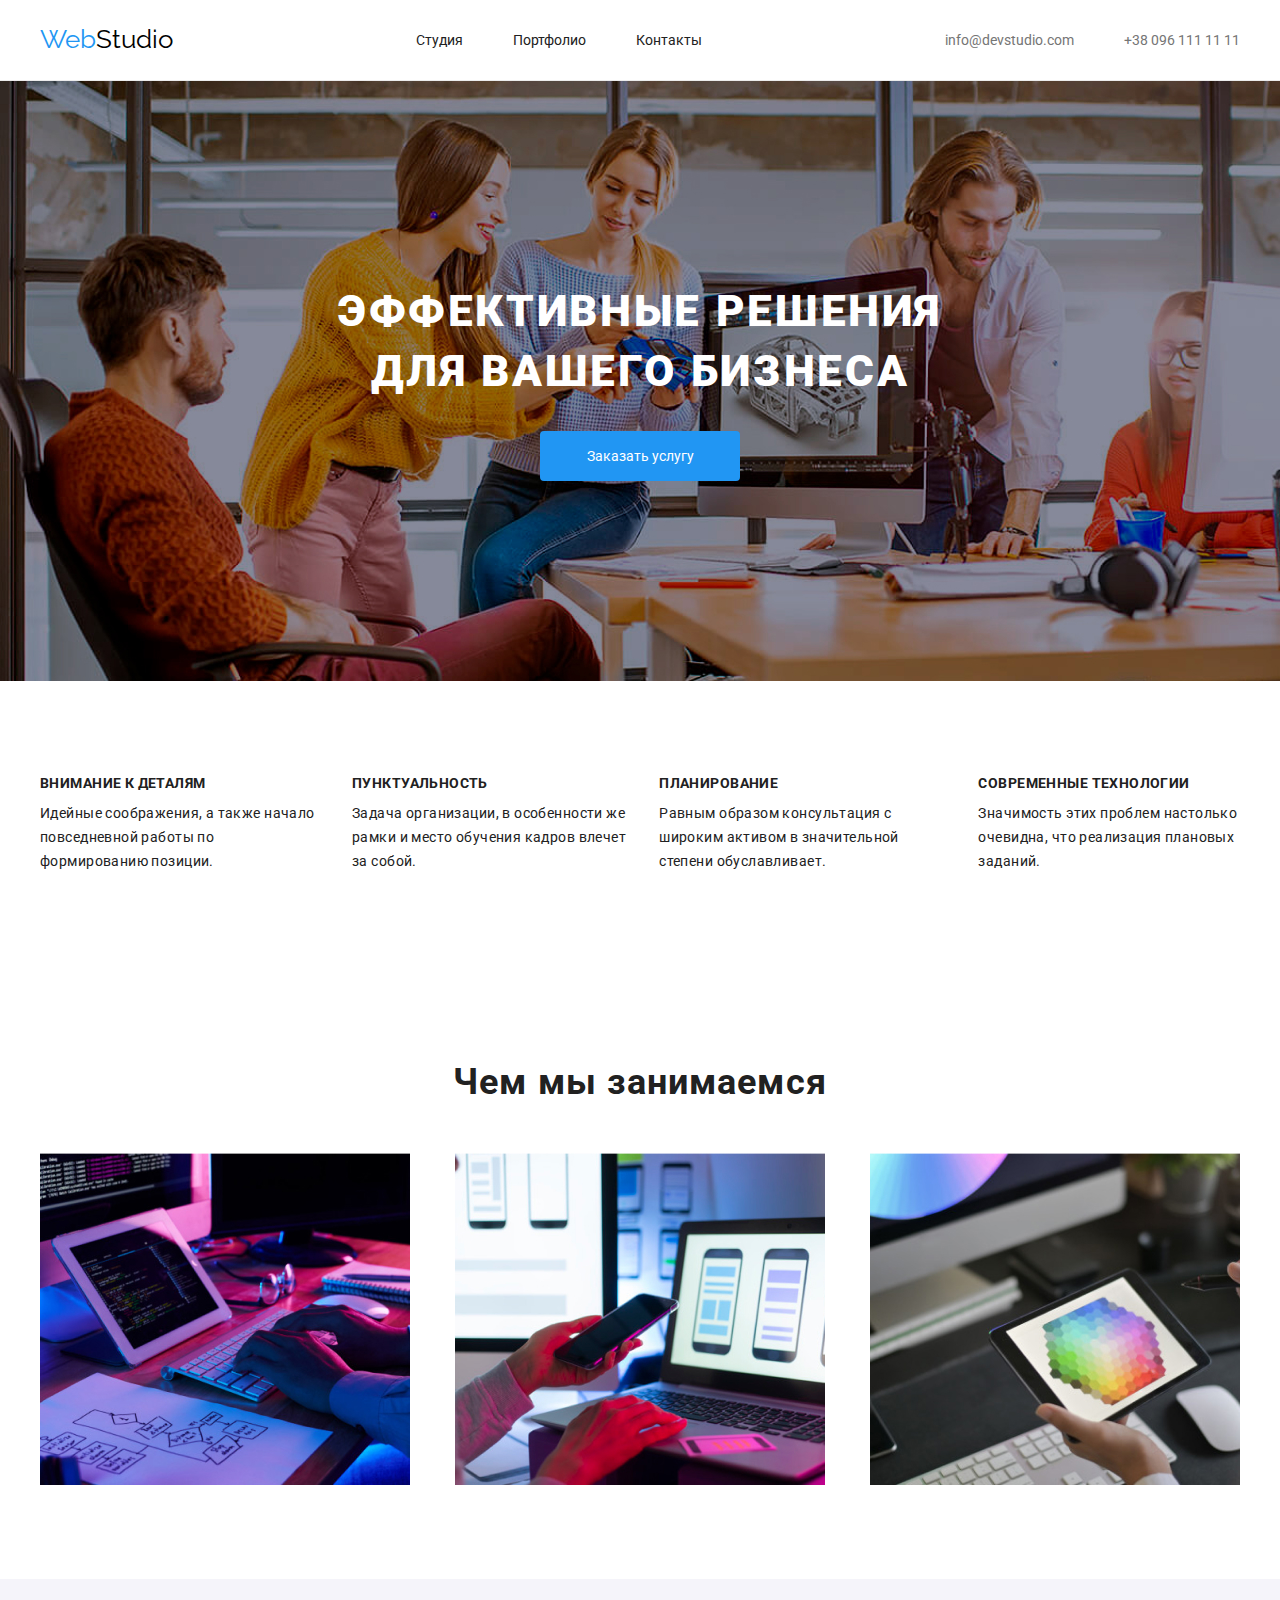
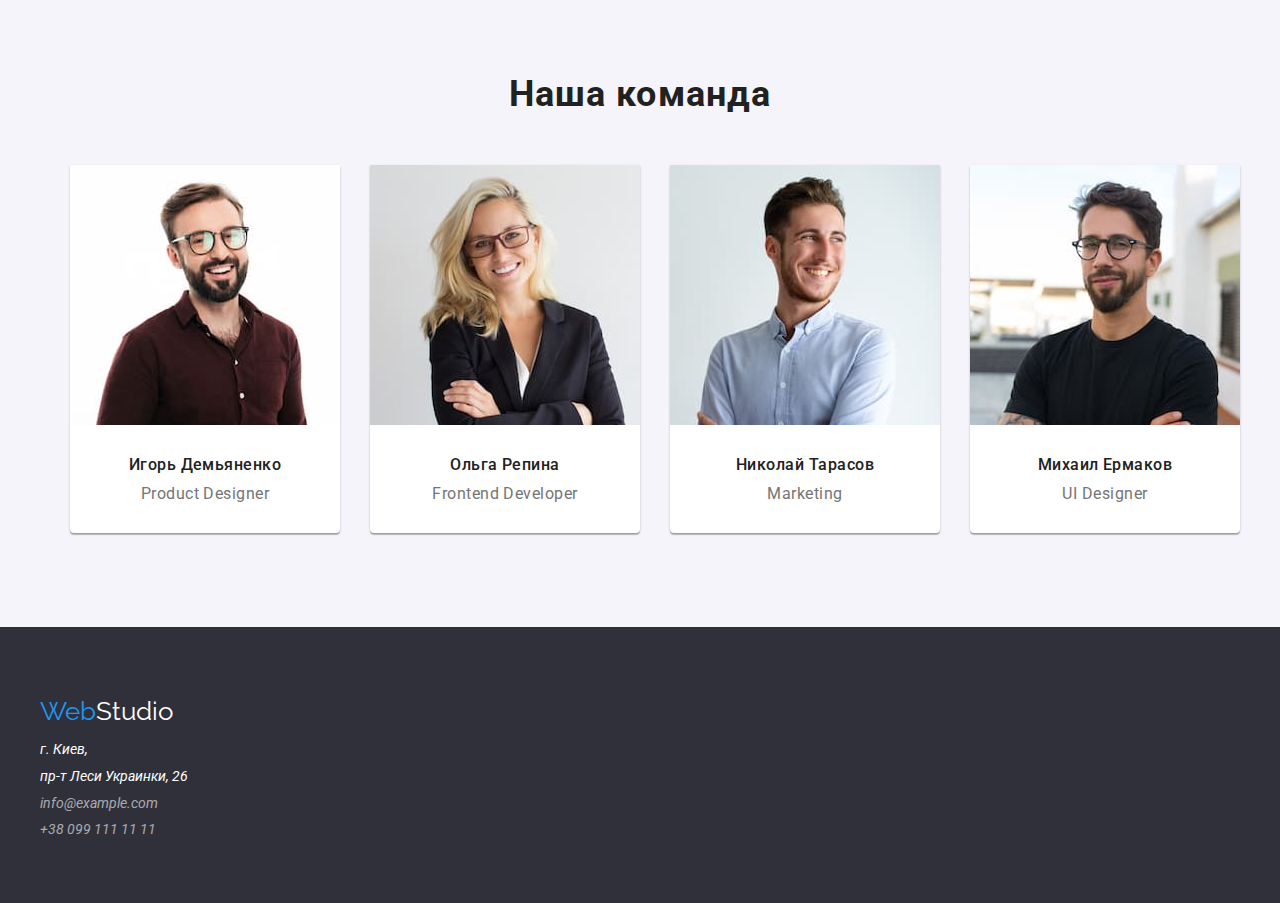
==== index.html @ 663fe457 "hw-4" ====
<!DOCTYPE html>
<html lang="ru">
    <head>
        <meta charset="UTF-8">
        <meta http-equiv="X-UA-Compatible" content="IE=edge">
        <meta name="viewport" content="width=device-width, initial-scale=1.0">
        <title>Web Studio</title>
        <link rel="stylesheet" href="https://cdnjs.cloudflare.com/ajax/libs/modern-normalize/1.0.0/modern-normalize.min.css"/>
        <link rel="preconnect" href="https://fonts.gstatic.com">
        <link href="https://fonts.googleapis.com/css2?family=Raleway:wght@700&family=Roboto:wght@400;500;700;900&display=swap" rel="stylesheet">
        <link rel="stylesheet" href="./css/style.css"/>
    </head>
    <body>
        <header class="header">
            <div class="container">
                <nav class="menu">
                    <a href="index.html" class="logo" lang="en"> <span>Web</span>Studio</a>
                    <ul class="nav-list">
                        <li class="nav-list-item"><a href="index.html">Студия</a></li>
                        <li class="nav-list-item"><a href="portfolio.html">Портфолио</a></li>
                        <li class="nav-list-item"><a href="">Контакты</a></li>
                    </ul>
                    <ul class="link">
                        <li class="nav-link-item"><a href="mailto:info@devstudio.com">info@devstudio.com</a></li>
                        <li class="nav-link-item"><a href="tel:+380961111111">+38 096 111 11 11</a></li>  
                    </ul>
                </nav>
            </div>     
        </header> 
        <main>
            <section class="section-hero">
                <div class="container-hero">
                    <h1 class="title-hero">Эффективные решения для вашего бизнеса</h1>
                    <button class="hero-button" type="button">Заказать услугу</button>       
                </div>
            </section>
            <section class="section">
                <div class="container">
                    <h2 hidden>Особенности</h2>
                    <ul class="specifics">
                        <li class="specifics-item">
                            <h3 class="specifics-title">Внимание к деталям</h3>
                            <p class="specifics-text">Идейные соображения, а также начало повседневной работы по формированию позиции.</p>
                        </li>
                        <li class="specifics-item">
                            <h3 class="specifics-title">Пунктуальность</h3>
                            <p class="specifics-text">Задача организации, в особенности же рамки и место обучения кадров влечет за собой.</p>
                        </li>
                        <li class="specifics-item">
                            <h3 class="specifics-title">Планирование</h3>
                            <p class="specifics-text">Равным образом консультация с широким активом в значительной степени обуславливает.</p>
                        </li>
                        <li class="specifics-item">
                            <h3 class="specifics-title">Современные технологии</h3>
                            <p class="specifics-text">Значимость этих проблем настолько очевидна, что реализация плановых заданий.</p>
                        </li>           
                    </ul>
                 </div>   
            </section>
            <section class="section"> 
                <div class="container">
                    <h2 class="business-title">Чем мы занимаемся</h2>
                    <ul class="business">
                        <li><img src="./images/img.jpg" alt="розработка сайта"></li>
                        <li><img src="./images/img(1).jpg" alt="мобильные приложения"></li>
                        <li><img src="./images/img(2).jpg" alt="дизай"></li>
                    </ul>
                </div>    
            </section>    
            <section class="team-section">
                <div class="container">
                    <h2 class="team-title">Наша команда</h2>
                    <ul class="team-list">
                        <li class="team-cards">
                            <img src="./images/img(3).jpg" alt="Игорь Демьяненко" width="270">
                            <h3 class="team-name">Игорь Демьяненко</h3>
                            <p class="profession" lang="en">Product Designer</p>
                        </li>
                        <li class="team-cards">
                            <img src="./images/img(4).jpg" alt="Ольга Репина" width="270">
                            <h3 class="team-name">Ольга Репина</h3>
                            <p class="profession" lang="en">Frontend Developer</p>
                        </li>
                        <li class="team-cards">
                            <img src="./images/img(5).jpg" alt="Николай Тарасов" width="270">
                            <h3 class="team-name">Николай Тарасов</h3>
                            <p class="profession" lang="en">Marketing</p>
                        </li>
                        <li class="team-cards">
                            <img src="./images/img(6).jpg" alt="Михаил Ермаков" width="270">
                            <h3 class="team-name">Михаил Ермаков</h3>
                            <p class="profession" lang="en">UI Designer</p>
                        </li>
                    </ul>
                </div>    
            </section>     
        </main> 
        <footer class="footer">
            <div class="container">
                <a href="index.html" class="logo" lang="en"><span>Web</span><span class="logo-white">Studio</span></a>
                <address>
                    <p class="address">г. Киев,<br> пр-т Леси Украинки, 26</p>
                    <ul class="link-address">
                        <li><a href="mail:info@example.com">info@example.com</a></li>
                        <li><a href="tel:+380991111111">+38 099 111 11 11</a></li>
                    </ul>
                </address> 
            </div>
        </footer>   
    </body>
</html>
---- css/style.css ----
:root {
  --main-font: "Roboto";
  --accent-font: "Raleway";
  --main-text-color: #212121;
  --text-color: #757575;
  --color-blue: #2196f3;
  --color-white: #ffffff;
  --gray-color: #2f303a;
}
*,
*::before,
*::after {
  box-sizing: border-box;
  margin: 0;
  padding: 0;
}
body {
  font-family: var(--main-font);
  color: var(--main-text-color);
  font-size: 14px;
  line-height: 1.9;
  font-style: normal;
}
ul {
  list-style: none;
}
a {
  color: inherit;
  text-decoration: none;
}
img {
  display: block;
  max-width: 100%;
  height: auto;
}
.container,
.container-hero {
  width: 1200px;
  margin: 0 auto;
}
.section,
.section-hero,
.team-section {
  padding: 94px 0;
}
button {
  border: none;

}
/* HEADER STYLES */
.header {
  border-bottom: rgba(236, 236, 236, 1) solid 1px;
}
.menu {
  display: flex;
  flex-direction: row;
  justify-content: space-between;
  align-items: center;
}
.link {
  color: var(--text-color);
}
.nav-list,
.link {
  display: flex;
  flex-direction: row;
  justify-content: space-between;
  align-items: center;
  height: 16px;
  margin: 32px 0px;
  margin-left: 93px;
}
.nav-list a:hover,
.nav-list a:focus,
.nav-list a:active,
.link a:hover,
.link a:focus,
.link a:active {
  color: var(--color-blue);
}
.nav-link-item:not(:last-child),
.nav-list-item:not(:last-child) {
  margin-right: 50px;
}
.logo {
  font-family: var(--accent-font);
  font-weight: 700px;
  font-size: 26px;
  line-height: 1,383;
  letter-spacing: 3%;
  color: #000;
}  
.logo span {
  color: var(--color-blue);
}
/* HEADER STYLES */
/* MAIN STYLE*/

/* HERO*/
.section-hero {
  background-image: url("/images/bgheroimg.jpg");
  background-color: #C4C4C4;
}
.container-hero {
  display: flex;
  flex-direction: column;
  justify-content: center;
  align-items: center;
  padding: 106px 0px;
}
.title-hero {
  font-family: var(--main-font);
  font-weight: 900;
  font-size: 44px;
  line-height: 60px;
  text-align: center;
  letter-spacing: 0.06em;
  text-transform: uppercase;
  color: var(--color-white);
  max-width: 700px;
  margin-bottom: 30px;
}
.hero-button {
  border-radius: 4px;
  cursor: pointer;
  background-color: var(--color-blue);
  color: var(--color-white);
  width: 200px;
  height: 50px;
}
.hero-button:hover,
.hero-button:focus,
.hero-button:active {
  background-color: #188CE8;
  color: var(--color-white);
}
/* HERO*/
/*FILTERS-BUTTON*/
.filters {
  display: flex;
  justify-content: center;
  margin-bottom: 50px;
}
.filter-button {
  padding: 6px 22px;
  background-color:#F5F4FA;
  border-radius: 4px;
  font-family: Roboto;
  font-style: normal;
  font-weight: 500;
  font-size: 16px;
  line-height: 26px;
  text-align: center;
  letter-spacing: 0.03em;
  color: #212121;
  margin-right: 8px;
  cursor: pointer;
}
.filter-button.active {
  background-color: var(--color-blue);
  color: var(--color-white);
}
/*FILTERS-BUTTON*/
.specifics,
.business {
  display: flex;
  justify-content: space-between;
}
.specifics-item:not(:last-child),
.business:not(:last-child) {
  margin-right: 30px;
}
.specifics-title {
  display: flex;
  justify-content: flex-start;
  font-weight: bold;
  font-size: 14px;
  line-height: 16px;
  letter-spacing: 0.03em;
  text-transform: uppercase;
  margin-bottom: 10px;
}
.specifics-text {
  font-family: var(--main-font);
  line-height: 24px;
  letter-spacing: 0.03em;
}
.business-title,
.team-title {
  font-weight: bold;
  font-size: 36px;
  line-height: 42px;
  text-align: center;
  letter-spacing: 0.03em;
  margin-bottom: 50px;
}
.team-cards {
  background: #FFFFFF;
  box-shadow: 0px 1px 3px rgba(0, 0, 0, 0.12), 0px 1px 1px rgba(0, 0, 0, 0.14), 0px 2px 1px rgba(0, 0, 0, 0.2);
  border-radius: 0px 0px 4px 4px;
}
.team-list {
  display: flex;
  justify-content: space-between;
  margin-left: 30px;
}
.team-name {
  font-weight: 500;
  font-size: 16px;
  line-height: 19px;
  text-align: center;
  letter-spacing: 0.03em;
  margin: 30px 0px 10px 0px;
}

.profession {
  font-weight: normal;
  font-size: 16px;
  line-height: 19px;
  text-align: center;
  letter-spacing: 0.03em;
  color: #757575;
  margin-bottom: 30px;
}
.team-section {
  background-color:  #F5F4FA;;
}
.card-portfolio-list {
  display: flex;
  justify-content: space-between;
  flex-wrap: wrap;
} 
.card-info {
  margin: 20px 24px;
} 
.card-portfolio {
  border: 1px #EEE solid;
  margin-bottom: 30px;
}
.card-portfolio-title {
  font-family: Roboto;
  font-size: 18px;
  line-height: 36px;
  letter-spacing: 0.06em;
  color: var(--main-text-color);
  margin-bottom: 4px;
}
.card-portfolio-text{
  font-size: 16px;
  line-height: 30px;
  letter-spacing: 0.03em;
  color: var(--text-color);

}
/* MAIN STYLE*/
/* FOOTER*/
.footer {
  background-color: var(--gray-color);
  padding: 60px 0px 60px 0px;
}
span.logo-white {
  color: var(--color-white);
}
.address {
  color: var(--color-white);
}
.link-address {
  color: rgba(255, 255, 255, 0.6);
}
/* FOOTER* /
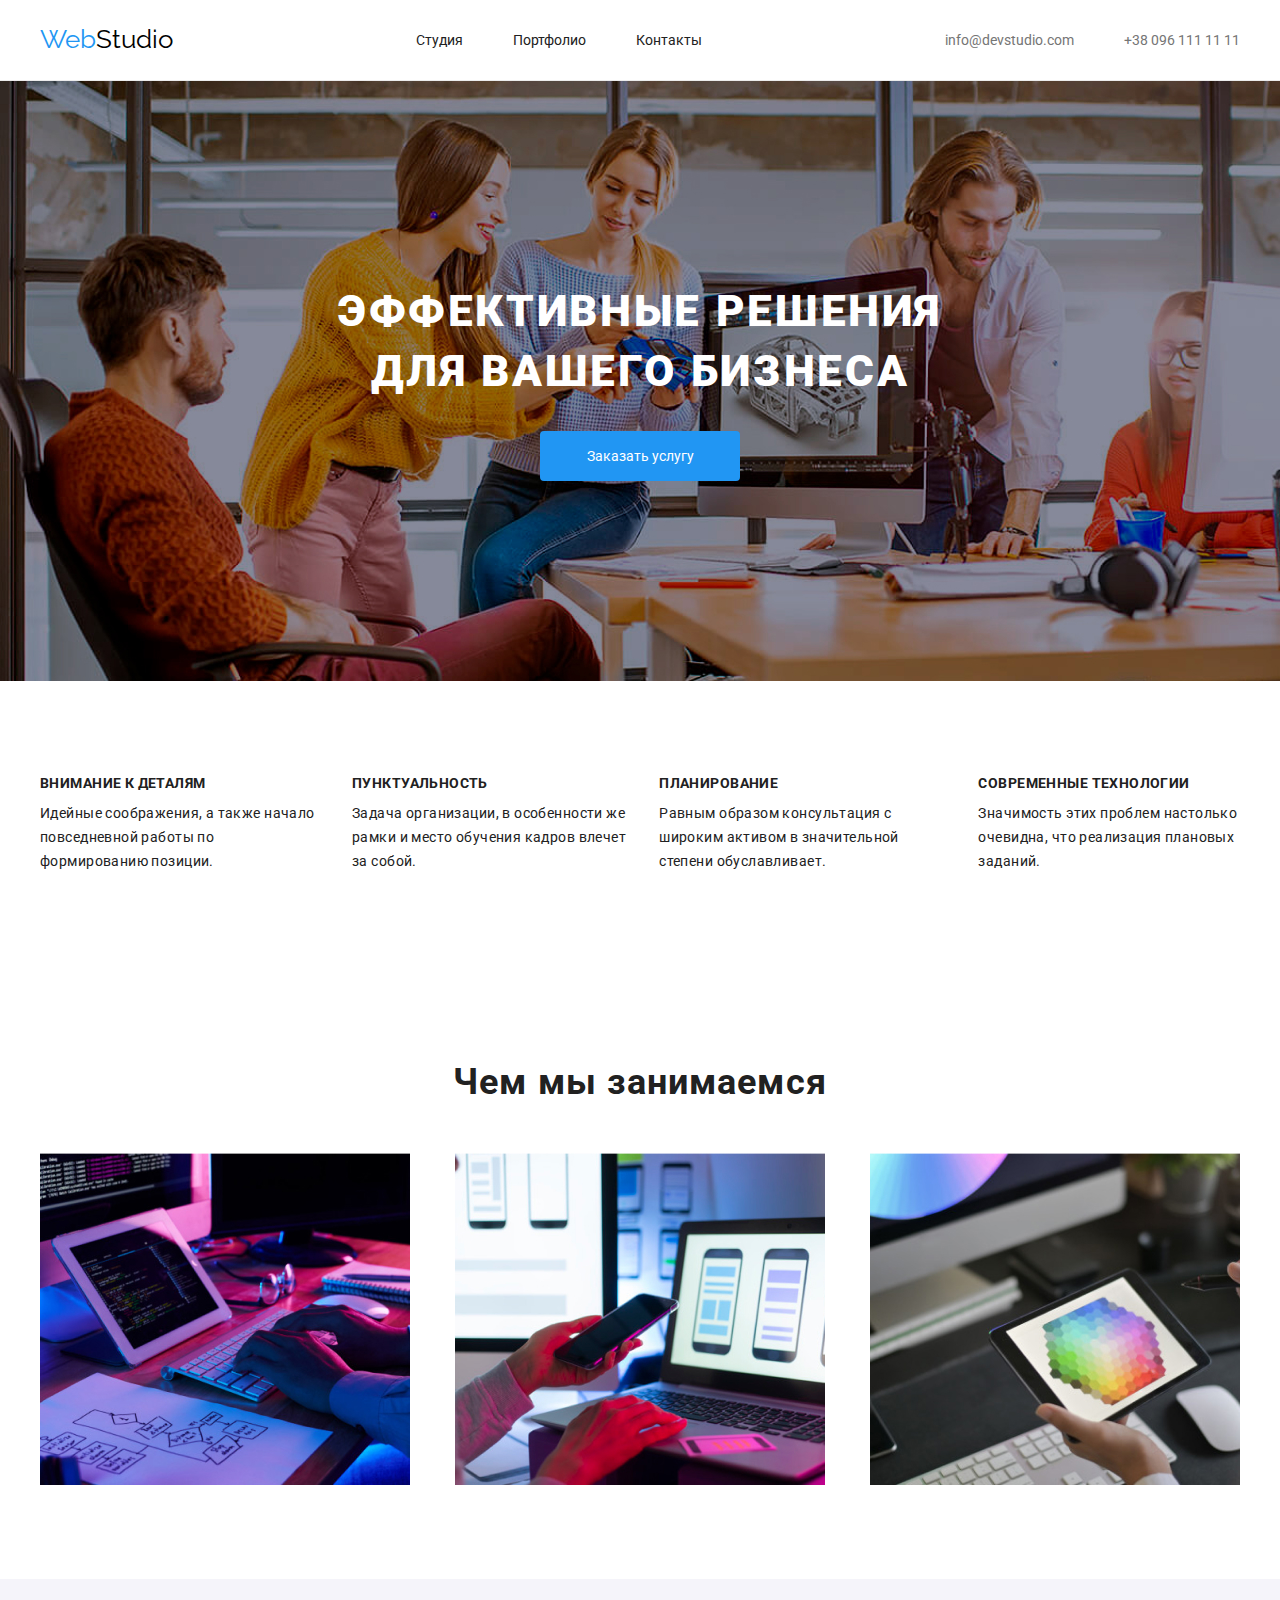
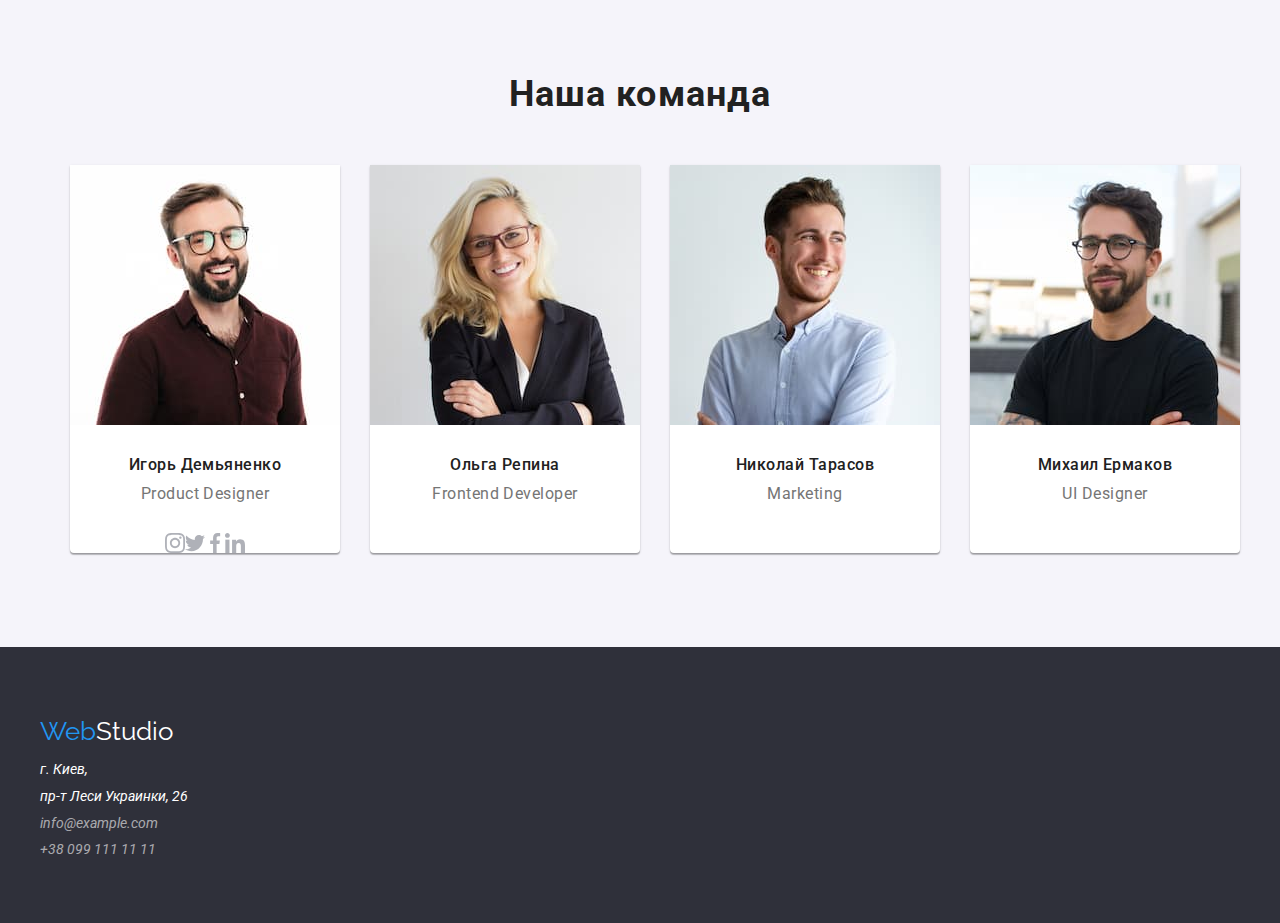
==== commit b0cd071b: "add icon" ====
--- a/index.html
+++ b/index.html
@@ -75,6 +75,12 @@
                             <img src="./images/img(3).jpg" alt="Игорь Демьяненко" width="270">
                             <h3 class="team-name">Игорь Демьяненко</h3>
                             <p class="profession" lang="en">Product Designer</p>
+                            <ul class="icon-list">
+                                <li><a href="#"><img src="./images/icons/socicons/instagram.svg" alt="instagram"></a></li>
+                                <li><a href="#"><img src="./images/icons/socicons/twitter.svg" alt="twitter"></a></li>
+                                <li><a href="#"><img src="./images/icons/socicons/facebook.svg" alt="facebook"></a></li>
+                                <li><a href="#"><img src="./images/icons/socicons/linkedin.svg" alt="linkedin"></a></li>
+                            </ul>
                         </li>
                         <li class="team-cards">
                             <img src="./images/img(4).jpg" alt="Ольга Репина" width="270">
--- a/css/style.css
+++ b/css/style.css
@@ -195,6 +195,7 @@
   letter-spacing: 0.03em;
   margin-bottom: 50px;
 }
+/*TEAM*/
 .team-cards {
   background: #FFFFFF;
   box-shadow: 0px 1px 3px rgba(0, 0, 0, 0.12), 0px 1px 1px rgba(0, 0, 0, 0.14), 0px 2px 1px rgba(0, 0, 0, 0.2);
@@ -213,7 +214,6 @@
   letter-spacing: 0.03em;
   margin: 30px 0px 10px 0px;
 }
-
 .profession {
   font-weight: normal;
   font-size: 16px;
@@ -251,7 +251,13 @@
   line-height: 30px;
   letter-spacing: 0.03em;
   color: var(--text-color);
-
+}
+.icon-list {
+  display: flex;
+  justify-content: center;
+}
+.icon-list:not(:last-child) {
+  margin-right: 10px;
 }
 /* MAIN STYLE*/
 /* FOOTER*/
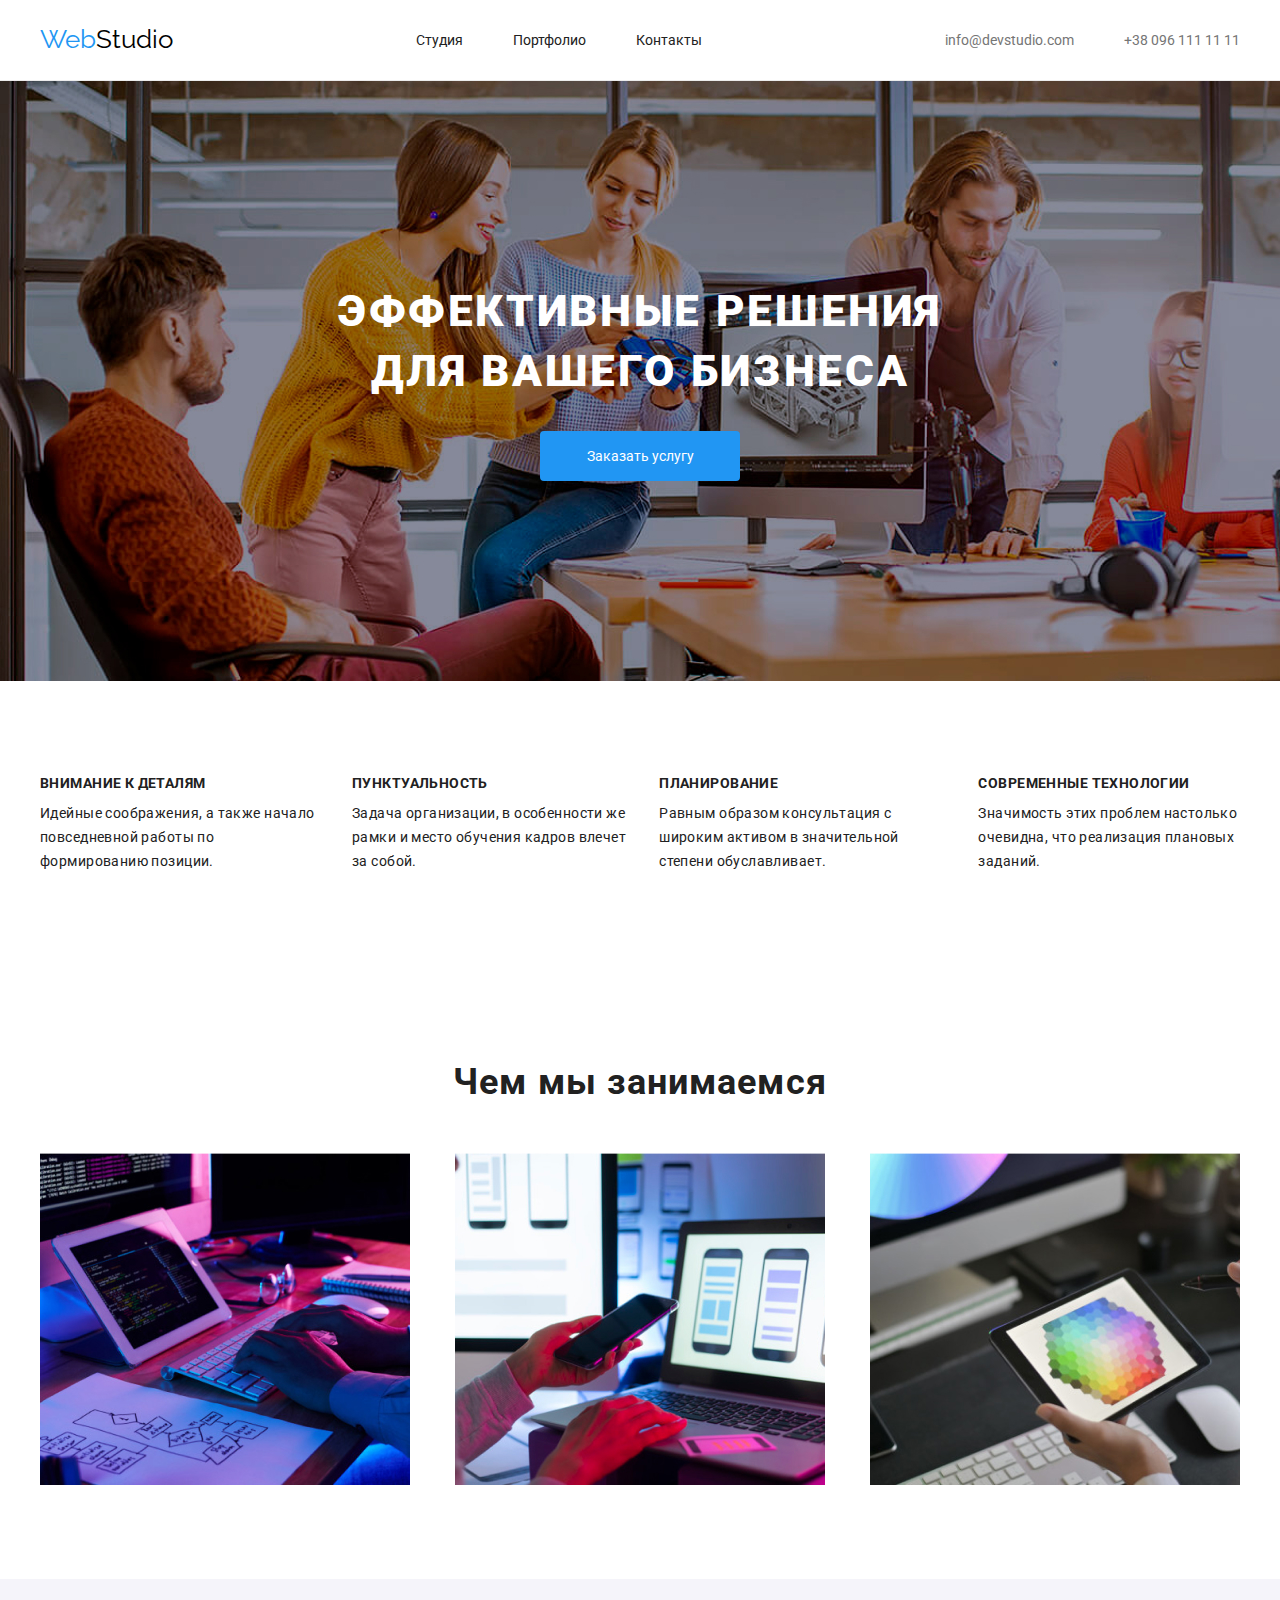
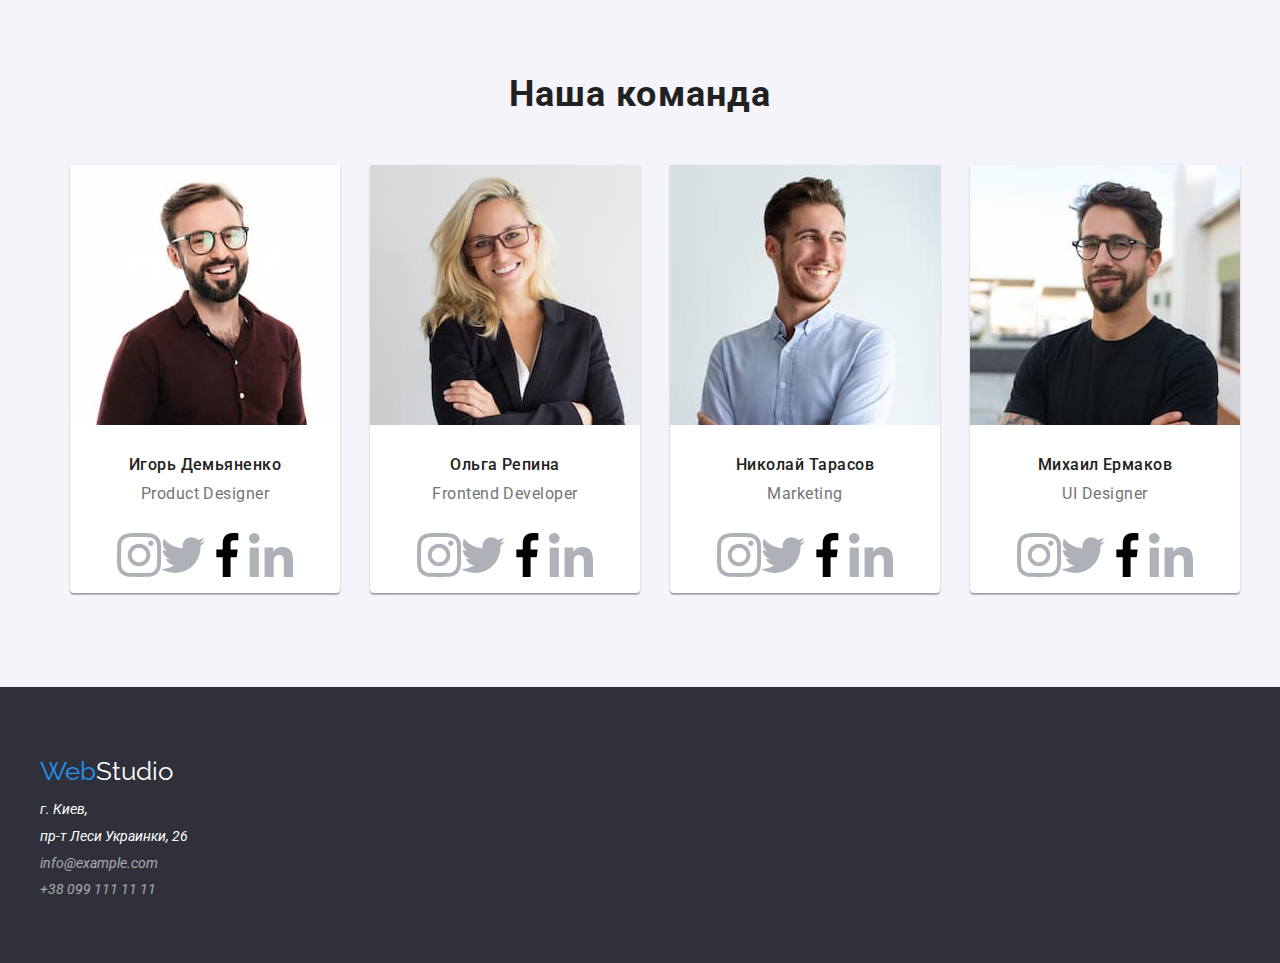
==== commit 1384abb6: "add sprite" ====
--- a/index.html
+++ b/index.html
@@ -10,6 +10,56 @@
         <link href="https://fonts.googleapis.com/css2?family=Raleway:wght@700&family=Roboto:wght@400;500;700;900&display=swap" rel="stylesheet">
         <link rel="stylesheet" href="./css/style.css"/>
     </head>
+    <template class="my-icons">
+        <svg class="icon">
+            <use href="./images/icons/sprite.svg#icon-antenna"></use>
+        </svg>
+        <svg class="icons">
+            <use href="./images/icons/sprite.svg#icon-astronaut"></use>
+        </svg>
+        <svg class="icons">
+            <use href="./images/icons/sprite.svg#icon-brand"></use>
+        </svg>
+        <svg class="icons">
+            <use href="./images/icons/sprite.svg#icon-clock"></use>
+        </svg>
+        <svg class="icons">
+            <use href="./images/icons/sprite.svg#icon-company"></use>
+        </svg>
+        <svg class="icons">
+            <use href="./images/icons/sprite.svg#icon-companytagline"></use>
+        </svg>
+        <svg class="icons">
+            <use href="./images/icons/sprite.svg#icon-companytaglinehere"></use>
+        </svg>
+        <svg class="icons">
+            <use href="./images/icons/sprite.svg#icon-diagram"></use>
+        </svg>
+        <svg class="icons">
+            <use href="./images/icons/sprite.svg#icon-envelope"></use>
+        </svg>
+        <svg class="icons">
+            <use href="./images/icons/sprite.svg#icon-facebook"></use>
+        </svg>
+        <svg class="icons">
+            <use href="./images/icons/sprite.svg#icon-fosterpeters"></use>
+        </svg>
+        <svg class="icons">
+            <use href="./images/icons/sprite.svg#icon-instagram"></use>
+        </svg>
+        <svg class="icons">
+            <use href="./images/icons/sprite.svg#icon-linkedin"></use>
+        </svg>
+        <svg class="icons">
+            <use href="./images/icons/sprite.svg#icon-smartphone"></use>
+        </svg>
+        <svg class="icons">
+            <use href="./images/icons/sprite.svg#icon-twitter"></use>
+        </svg>
+        <svg class="icons">
+            <use href="./images/icons/sprite.svg#icon-yaandco"></use>
+        </svg>
+    </template>
     <body>
         <header class="header">
             <div class="container">
@@ -76,26 +126,76 @@
                             <h3 class="team-name">Игорь Демьяненко</h3>
                             <p class="profession" lang="en">Product Designer</p>
                             <ul class="icon-list">
-                                <li><a href="#"><img src="./images/icons/socicons/instagram.svg" alt="instagram"></a></li>
-                                <li><a href="#"><img src="./images/icons/socicons/twitter.svg" alt="twitter"></a></li>
-                                <li><a href="#"><img src="./images/icons/socicons/facebook.svg" alt="facebook"></a></li>
-                                <li><a href="#"><img src="./images/icons/socicons/linkedin.svg" alt="linkedin"></a></li>
+                                <li><a href="#"> <svg class="icons">
+                                    <use href="./images/icons/sprite.svg#icon-instagram"></use>
+                                </svg></li>
+                                <li><a href="#"></a><svg class="icons">
+                                    <use href="./images/icons/sprite.svg#icon-twitter"></use>
+                                </svg></li>
+                                <li><a href="#"></a><svg class="icons">
+                                    <use href="./images/icons/sprite.svg#icon-facebook"></use>
+                                </svg></li>
+                                <li><a href="#"></a><svg class="icons">
+                                    <use href="./images/icons/sprite.svg#icon-linkedin"></use>
+                                </svg></li>
                             </ul>
                         </li>
                         <li class="team-cards">
                             <img src="./images/img(4).jpg" alt="Ольга Репина" width="270">
                             <h3 class="team-name">Ольга Репина</h3>
                             <p class="profession" lang="en">Frontend Developer</p>
+                            <ul class="icon-list">
+                                <li><a href="#"> <svg class="icons">
+                                    <use href="./images/icons/sprite.svg#icon-instagram"></use>
+                                </svg></li>
+                                <li><a href="#"></a><svg class="icons">
+                                    <use href="./images/icons/sprite.svg#icon-twitter"></use>
+                                </svg></li>
+                                <li><a href="#"></a><svg class="icons">
+                                    <use href="./images/icons/sprite.svg#icon-facebook"></use>
+                                </svg></li>
+                                <li><a href="#"></a><svg class="icons">
+                                    <use href="./images/icons/sprite.svg#icon-linkedin"></use>
+                                </svg></li>
+                            </ul>
                         </li>
                         <li class="team-cards">
                             <img src="./images/img(5).jpg" alt="Николай Тарасов" width="270">
                             <h3 class="team-name">Николай Тарасов</h3>
                             <p class="profession" lang="en">Marketing</p>
+                            <ul class="icon-list">
+                                <li><a href="#"> <svg class="icons">
+                                    <use href="./images/icons/sprite.svg#icon-instagram"></use>
+                                </svg></li>
+                                <li><a href="#"></a><svg class="icons">
+                                    <use href="./images/icons/sprite.svg#icon-twitter"></use>
+                                </svg></li>
+                                <li><a href="#"></a><svg class="icons">
+                                    <use href="./images/icons/sprite.svg#icon-facebook"></use>
+                                </svg></li>
+                                <li><a href="#"></a><svg class="icons">
+                                    <use href="./images/icons/sprite.svg#icon-linkedin"></use>
+                                </svg></li>
+                            </ul>
                         </li>
                         <li class="team-cards">
                             <img src="./images/img(6).jpg" alt="Михаил Ермаков" width="270">
                             <h3 class="team-name">Михаил Ермаков</h3>
                             <p class="profession" lang="en">UI Designer</p>
+                            <ul class="icon-list">
+                                <li><a href="#"> <svg class="icons">
+                                    <use href="./images/icons/sprite.svg#icon-instagram"></use>
+                                </svg></li>
+                                <li><a href="#"></a><svg class="icons">
+                                    <use href="./images/icons/sprite.svg#icon-twitter"></use>
+                                </svg></li>
+                                <li><a href="#"></a><svg class="icons">
+                                    <use href="./images/icons/sprite.svg#icon-facebook"></use>
+                                </svg></li>
+                                <li><a href="#"></a><svg class="icons">
+                                    <use href="./images/icons/sprite.svg#icon-linkedin"></use>
+                                </svg></li>
+                            </ul>
                         </li>
                     </ul>
                 </div>    
--- a/css/style.css
+++ b/css/style.css
@@ -200,6 +200,8 @@
   background: #FFFFFF;
   box-shadow: 0px 1px 3px rgba(0, 0, 0, 0.12), 0px 1px 1px rgba(0, 0, 0, 0.14), 0px 2px 1px rgba(0, 0, 0, 0.2);
   border-radius: 0px 0px 4px 4px;
+  width: 270px;
+  height: 428px;
 }
 .team-list {
   display: flex;
@@ -252,6 +254,10 @@
   letter-spacing: 0.03em;
   color: var(--text-color);
 }
+.icons {
+  width: 44px;
+  height: 44px;
+}
 .icon-list {
   display: flex;
   justify-content: center;
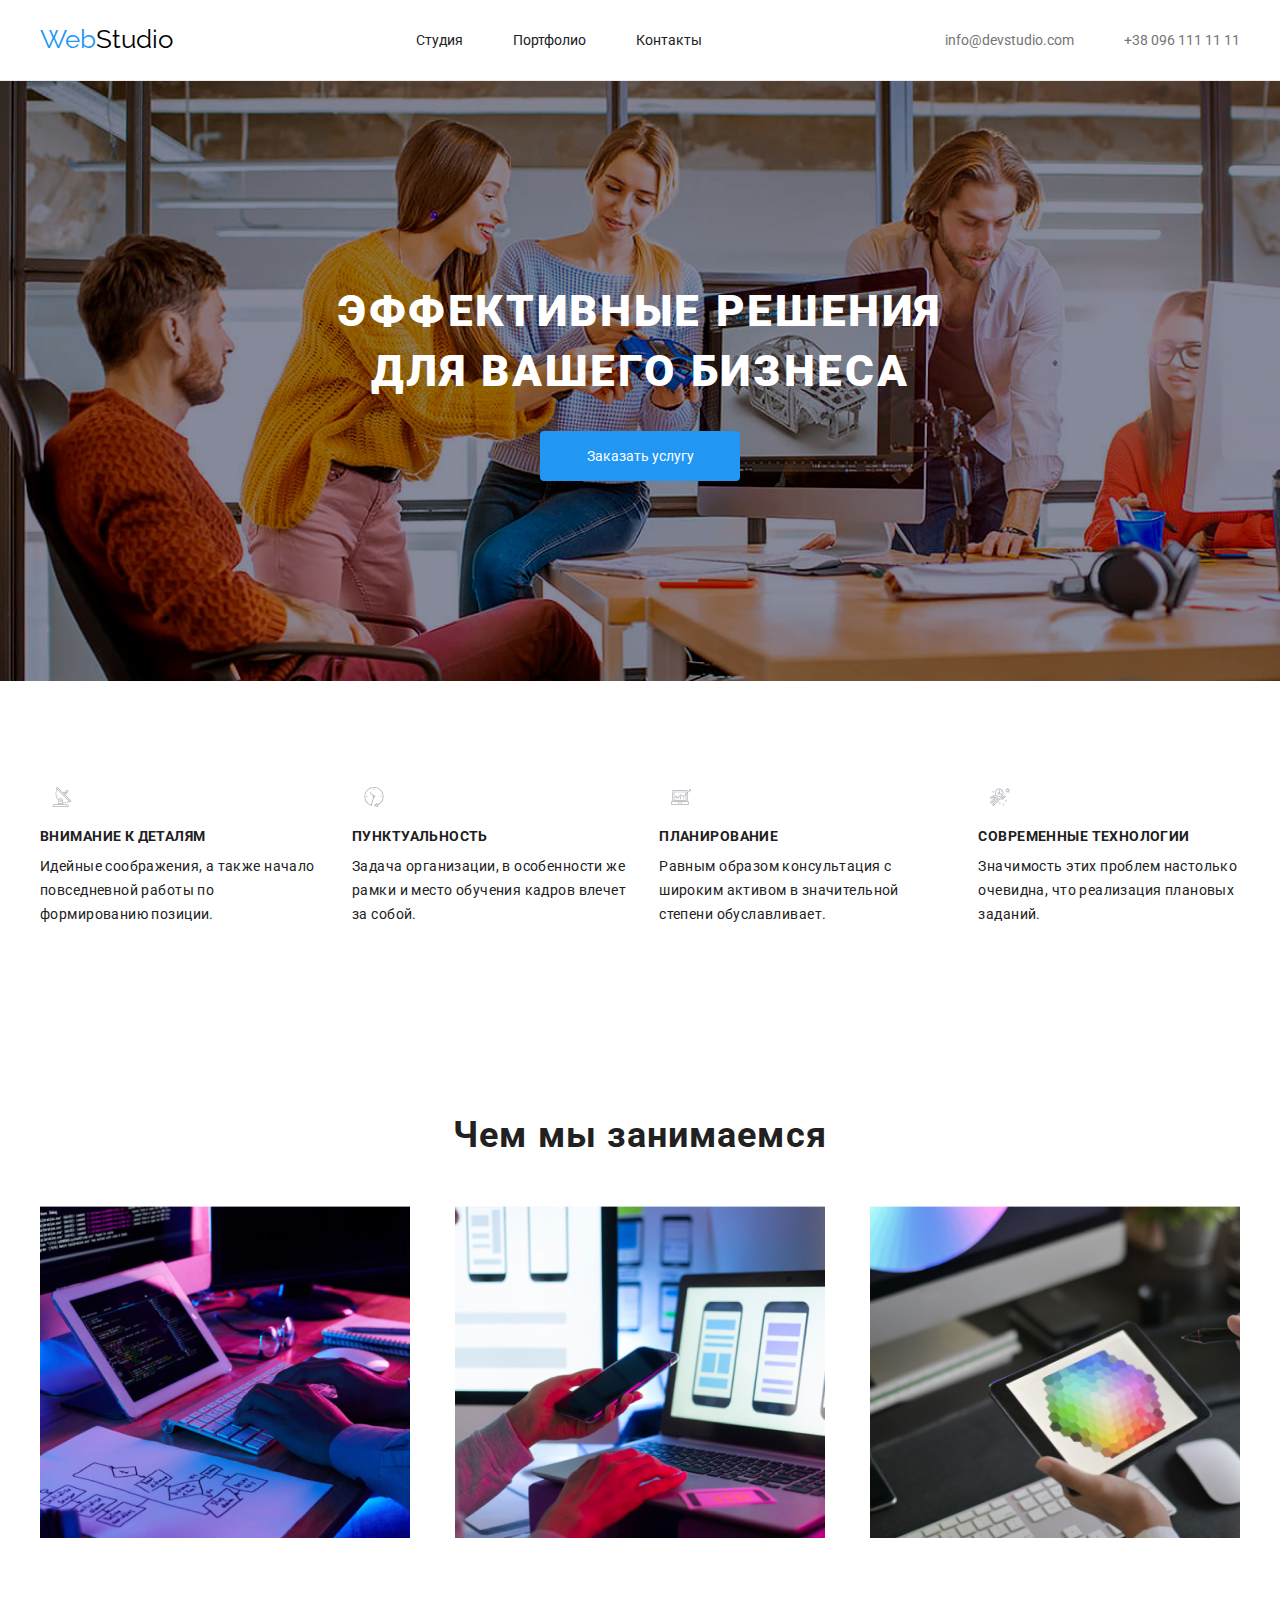
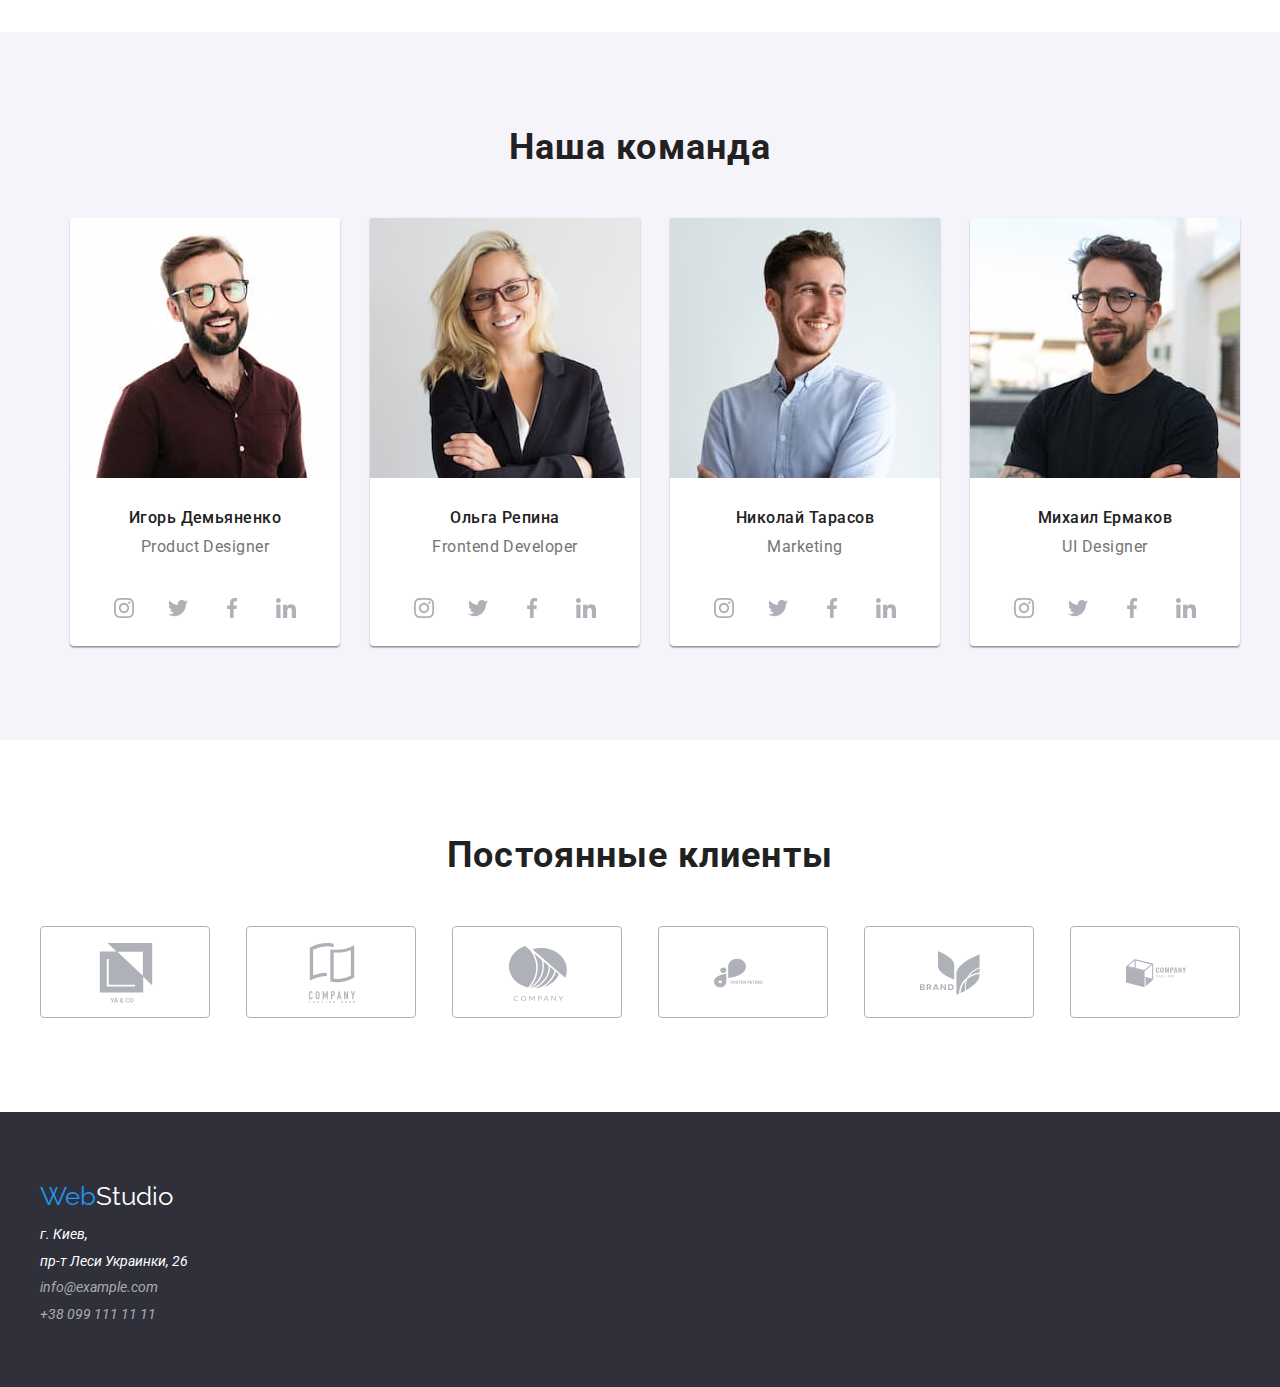
==== commit 1fa123c5: "sprite" ====
--- a/index.html
+++ b/index.html
@@ -12,52 +12,52 @@
     </head>
     <template class="my-icons">
         <svg class="icon">
+            <use href="./images/icons/sprite.svg#icon-smartphone"></use>
+        </svg>
+        <svg class="icon">
+            <use href="./images/icons/sprite.svg#icon-envelope"></use>
+        </svg>
+        <svg class="icon">
+            <use href="./images/icons/sprite.svg#icon-instagram"></use>
+        </svg>
+        <svg class="icon">
+            <use href="./images/icons/sprite.svg#icon-twitter"></use>
+        </svg>
+        <svg class="icon">
+            <use href="./images/icons/sprite.svg#icon-facebook"></use>
+        </svg>
+        <svg class="icon">
+            <use href="./images/icons/sprite.svg#icon-linkedin"></use>
+        </svg>
+        <svg class="icon">
             <use href="./images/icons/sprite.svg#icon-antenna"></use>
         </svg>
-        <svg class="icons">
+        <svg class="icon">
+            <use href="./images/icons/sprite.svg#icon-clock"></use>
+        </svg>
+        <svg class="icon">
+            <use href="./images/icons/sprite.svg#icon-diagram"></use>
+        </svg>
+        <svg class="icon">
             <use href="./images/icons/sprite.svg#icon-astronaut"></use>
         </svg>
-        <svg class="icons">
-            <use href="./images/icons/sprite.svg#icon-brand"></use>
-        </svg>
-        <svg class="icons">
-            <use href="./images/icons/sprite.svg#icon-clock"></use>
-        </svg>
-        <svg class="icons">
-            <use href="./images/icons/sprite.svg#icon-company"></use>
-        </svg>
-        <svg class="icons">
-            <use href="./images/icons/sprite.svg#icon-companytagline"></use>
-        </svg>
-        <svg class="icons">
-            <use href="./images/icons/sprite.svg#icon-companytaglinehere"></use>
-        </svg>
-        <svg class="icons">
-            <use href="./images/icons/sprite.svg#icon-diagram"></use>
-        </svg>
-        <svg class="icons">
-            <use href="./images/icons/sprite.svg#icon-envelope"></use>
-        </svg>
-        <svg class="icons">
-            <use href="./images/icons/sprite.svg#icon-facebook"></use>
-        </svg>
-        <svg class="icons">
-            <use href="./images/icons/sprite.svg#icon-fosterpeters"></use>
-        </svg>
-        <svg class="icons">
-            <use href="./images/icons/sprite.svg#icon-instagram"></use>
-        </svg>
-        <svg class="icons">
-            <use href="./images/icons/sprite.svg#icon-linkedin"></use>
-        </svg>
-        <svg class="icons">
-            <use href="./images/icons/sprite.svg#icon-smartphone"></use>
-        </svg>
-        <svg class="icons">
-            <use href="./images/icons/sprite.svg#icon-twitter"></use>
-        </svg>
-        <svg class="icons">
-            <use href="./images/icons/sprite.svg#icon-yaandco"></use>
+        <svg class="icon">
+            <use href="./images/icons/sprite.svg#icon-client1"></use>
+        </svg>
+        <svg class="icon">
+            <use href="./images/icons/sprite.svg#icon-client2"></use>
+        </svg>
+        <svg class="icon">
+            <use href="./images/icons/sprite.svg#icon-client3"></use>
+        </svg>
+        <svg class="icon">
+            <use href="./images/icons/sprite.svg#icon-client4"></use>
+        </svg>
+        <svg class="icon">
+            <use href="./images/icons/sprite.svg#icon-client5"></use>
+        </svg>
+        <svg class="icon">
+            <use href="./images/icons/sprite.svg#icon-client6"></use>
         </svg>
     </template>
     <body>
@@ -89,18 +89,30 @@
                     <h2 hidden>Особенности</h2>
                     <ul class="specifics">
                         <li class="specifics-item">
+                            <svg class="icon">
+                                <use href="./images/icons/sprite.svg#icon-antenna"></use>
+                            </svg>
                             <h3 class="specifics-title">Внимание к деталям</h3>
                             <p class="specifics-text">Идейные соображения, а также начало повседневной работы по формированию позиции.</p>
                         </li>
                         <li class="specifics-item">
+                            <svg class="icon">
+                                <use href="./images/icons/sprite.svg#icon-clock"></use>
+                            </svg>
                             <h3 class="specifics-title">Пунктуальность</h3>
                             <p class="specifics-text">Задача организации, в особенности же рамки и место обучения кадров влечет за собой.</p>
                         </li>
                         <li class="specifics-item">
+                            <svg class="icon">
+                                <use href="./images/icons/sprite.svg#icon-diagram"></use>
+                            </svg>
                             <h3 class="specifics-title">Планирование</h3>
                             <p class="specifics-text">Равным образом консультация с широким активом в значительной степени обуславливает.</p>
                         </li>
                         <li class="specifics-item">
+                            <svg class="icon">
+                                <use href="./images/icons/sprite.svg#icon-astronaut"></use>
+                            </svg>
                             <h3 class="specifics-title">Современные технологии</h3>
                             <p class="specifics-text">Значимость этих проблем настолько очевидна, что реализация плановых заданий.</p>
                         </li>           
@@ -126,16 +138,16 @@
                             <h3 class="team-name">Игорь Демьяненко</h3>
                             <p class="profession" lang="en">Product Designer</p>
                             <ul class="icon-list">
-                                <li><a href="#"> <svg class="icons">
-                                    <use href="./images/icons/sprite.svg#icon-instagram"></use>
-                                </svg></li>
-                                <li><a href="#"></a><svg class="icons">
-                                    <use href="./images/icons/sprite.svg#icon-twitter"></use>
-                                </svg></li>
-                                <li><a href="#"></a><svg class="icons">
-                                    <use href="./images/icons/sprite.svg#icon-facebook"></use>
-                                </svg></li>
-                                <li><a href="#"></a><svg class="icons">
+                                <li class="icon-list-item"><a href="#"><svg class="icon">
+                                    <use href="./images/icons/sprite.svg#icon-instagram"></use>
+                                </svg></li>
+                                <li class="icon-list-item"><a href="#"></a><svg class="icon">
+                                    <use href="./images/icons/sprite.svg#icon-twitter"></use>
+                                </svg></li>
+                                <li class="icon-list-item"><a href="#"></a><svg class="icon">
+                                    <use href="./images/icons/sprite.svg#icon-facebook"></use>
+                                </svg></li>
+                                <li class="icon-list-item"><a href="#"></a><svg class="icon">
                                     <use href="./images/icons/sprite.svg#icon-linkedin"></use>
                                 </svg></li>
                             </ul>
@@ -145,16 +157,16 @@
                             <h3 class="team-name">Ольга Репина</h3>
                             <p class="profession" lang="en">Frontend Developer</p>
                             <ul class="icon-list">
-                                <li><a href="#"> <svg class="icons">
-                                    <use href="./images/icons/sprite.svg#icon-instagram"></use>
-                                </svg></li>
-                                <li><a href="#"></a><svg class="icons">
-                                    <use href="./images/icons/sprite.svg#icon-twitter"></use>
-                                </svg></li>
-                                <li><a href="#"></a><svg class="icons">
-                                    <use href="./images/icons/sprite.svg#icon-facebook"></use>
-                                </svg></li>
-                                <li><a href="#"></a><svg class="icons">
+                                <li class="icon-list-item"><a href="#"><svg class="icon">
+                                    <use href="./images/icons/sprite.svg#icon-instagram"></use>
+                                </svg></li>
+                                <li class="icon-list-item"><a href="#"></a><svg class="icon">
+                                    <use href="./images/icons/sprite.svg#icon-twitter"></use>
+                                </svg></li>
+                                <li class="icon-list-item"><a href="#"></a><svg class="icon">
+                                    <use href="./images/icons/sprite.svg#icon-facebook"></use>
+                                </svg></li>
+                                <li class="icon-list-item"><a href="#"></a><svg class="icon">
                                     <use href="./images/icons/sprite.svg#icon-linkedin"></use>
                                 </svg></li>
                             </ul>
@@ -164,16 +176,16 @@
                             <h3 class="team-name">Николай Тарасов</h3>
                             <p class="profession" lang="en">Marketing</p>
                             <ul class="icon-list">
-                                <li><a href="#"> <svg class="icons">
-                                    <use href="./images/icons/sprite.svg#icon-instagram"></use>
-                                </svg></li>
-                                <li><a href="#"></a><svg class="icons">
-                                    <use href="./images/icons/sprite.svg#icon-twitter"></use>
-                                </svg></li>
-                                <li><a href="#"></a><svg class="icons">
-                                    <use href="./images/icons/sprite.svg#icon-facebook"></use>
-                                </svg></li>
-                                <li><a href="#"></a><svg class="icons">
+                                <li class="icon-list-item"><a href="#"><svg class="icon">
+                                    <use href="./images/icons/sprite.svg#icon-instagram"></use>
+                                </svg></li>
+                                <li class="icon-list-item"><a href="#"></a><svg class="icon">
+                                    <use href="./images/icons/sprite.svg#icon-twitter"></use>
+                                </svg></li>
+                                <li class="icon-list-item"><a href="#"></a><svg class="icon">
+                                    <use href="./images/icons/sprite.svg#icon-facebook"></use>
+                                </svg></li>
+                                <li class="icon-list-item"><a href="#"></a><svg class="icon">
                                     <use href="./images/icons/sprite.svg#icon-linkedin"></use>
                                 </svg></li>
                             </ul>
@@ -183,22 +195,59 @@
                             <h3 class="team-name">Михаил Ермаков</h3>
                             <p class="profession" lang="en">UI Designer</p>
                             <ul class="icon-list">
-                                <li><a href="#"> <svg class="icons">
-                                    <use href="./images/icons/sprite.svg#icon-instagram"></use>
-                                </svg></li>
-                                <li><a href="#"></a><svg class="icons">
-                                    <use href="./images/icons/sprite.svg#icon-twitter"></use>
-                                </svg></li>
-                                <li><a href="#"></a><svg class="icons">
-                                    <use href="./images/icons/sprite.svg#icon-facebook"></use>
-                                </svg></li>
-                                <li><a href="#"></a><svg class="icons">
+                                <li class="icon-list-item"><a href="#"><svg class="icon">
+                                    <use href="./images/icons/sprite.svg#icon-instagram"></use>
+                                </svg></li>
+                                <li class="icon-list-item"><a href="#"></a><svg class="icon">
+                                    <use href="./images/icons/sprite.svg#icon-twitter"></use>
+                                </svg></li>
+                                <li class="icon-list-item"><a href="#"></a><svg class="icon">
+                                    <use href="./images/icons/sprite.svg#icon-facebook"></use>
+                                </svg></li>
+                                <li class="icon-list-item"><a href="#"></a><svg class="icon">
                                     <use href="./images/icons/sprite.svg#icon-linkedin"></use>
                                 </svg></li>
                             </ul>
                         </li>
                     </ul>
                 </div>    
+            </section>
+            <section class="section">
+                <div class="container">
+                    <h2 class="client-title">Постоянные клиенты</h2>
+                    <ul class="client-list">
+                        <li class="client-list-item">
+                            <svg class="client-icon">
+                                <use href="./images/icons/sprite.svg#icon-client1"></use>
+                            </svg>
+                        </li>
+                        <li class="client-list-item">
+                            <svg class="client-icon">
+                                <use href="./images/icons/sprite.svg#icon-client2"></use>
+                            </svg>
+                        </li>   
+                        <li class="client-list-item">
+                            <svg class="client-icon">
+                                <use href="./images/icons/sprite.svg#icon-client3"></use>
+                            </svg>
+                        </li>
+                        <li class="client-list-item">
+                            <svg class="client-icon">
+                                <use href="./images/icons/sprite.svg#icon-client4"></use>
+                            </svg>
+                        </li>
+                        <li class="client-list-item">
+                            <svg class="client-icon">
+                                <use href="./images/icons/sprite.svg#icon-client5"></use>
+                            </svg>                           
+                        </li>
+                        <li class="client-list-item">
+                            <svg class="client-icon">
+                                <use href="./images/icons/sprite.svg#icon-client6"></use>
+                            </svg>
+                        </li>
+                    </ul>
+                </div>
             </section>     
         </main> 
         <footer class="footer">
--- a/css/style.css
+++ b/css/style.css
@@ -96,7 +96,6 @@
 }
 /* HEADER STYLES */
 /* MAIN STYLE*/
-
 /* HERO*/
 .section-hero {
   background-image: url("/images/bgheroimg.jpg");
@@ -187,7 +186,8 @@
   letter-spacing: 0.03em;
 }
 .business-title,
-.team-title {
+.team-title,
+.client-title {
   font-weight: bold;
   font-size: 36px;
   line-height: 42px;
@@ -254,16 +254,47 @@
   letter-spacing: 0.03em;
   color: var(--text-color);
 }
-.icons {
+.icon {
+  fill: #AFB1B8;
+  width: 20px;
+  height: 20px;
+  margin: 12px 12px;
+}
+.icon:hover {
+  fill: var(--color-blue)
+}
+.icon-list {
+  display: flex;
+  justify-content: center;
+}
+.icon-list-item {
+  display: flex;
+  justify-content: center;
   width: 44px;
   height: 44px;
 }
-.icon-list {
-  display: flex;
-  justify-content: center;
-}
-.icon-list:not(:last-child) {
+.icon-list-item:not(:last-child) {
   margin-right: 10px;
+}
+.client-list {
+  display: flex;
+  justify-content: space-between;
+}
+.client-icon {
+  fill: #AFB1B8;
+  width: 106px;
+  height: 60px;
+  margin: 16px 32px;
+}
+.client-list-item:hover {
+  fill: var(--color-blue);
+}
+.client-list-item {
+  width: 170px;
+  height: 92px;
+  border: 1px solid #AFB1B8;
+  box-sizing: border-box;
+  border-radius: 4px;
 }
 /* MAIN STYLE*/
 /* FOOTER*/
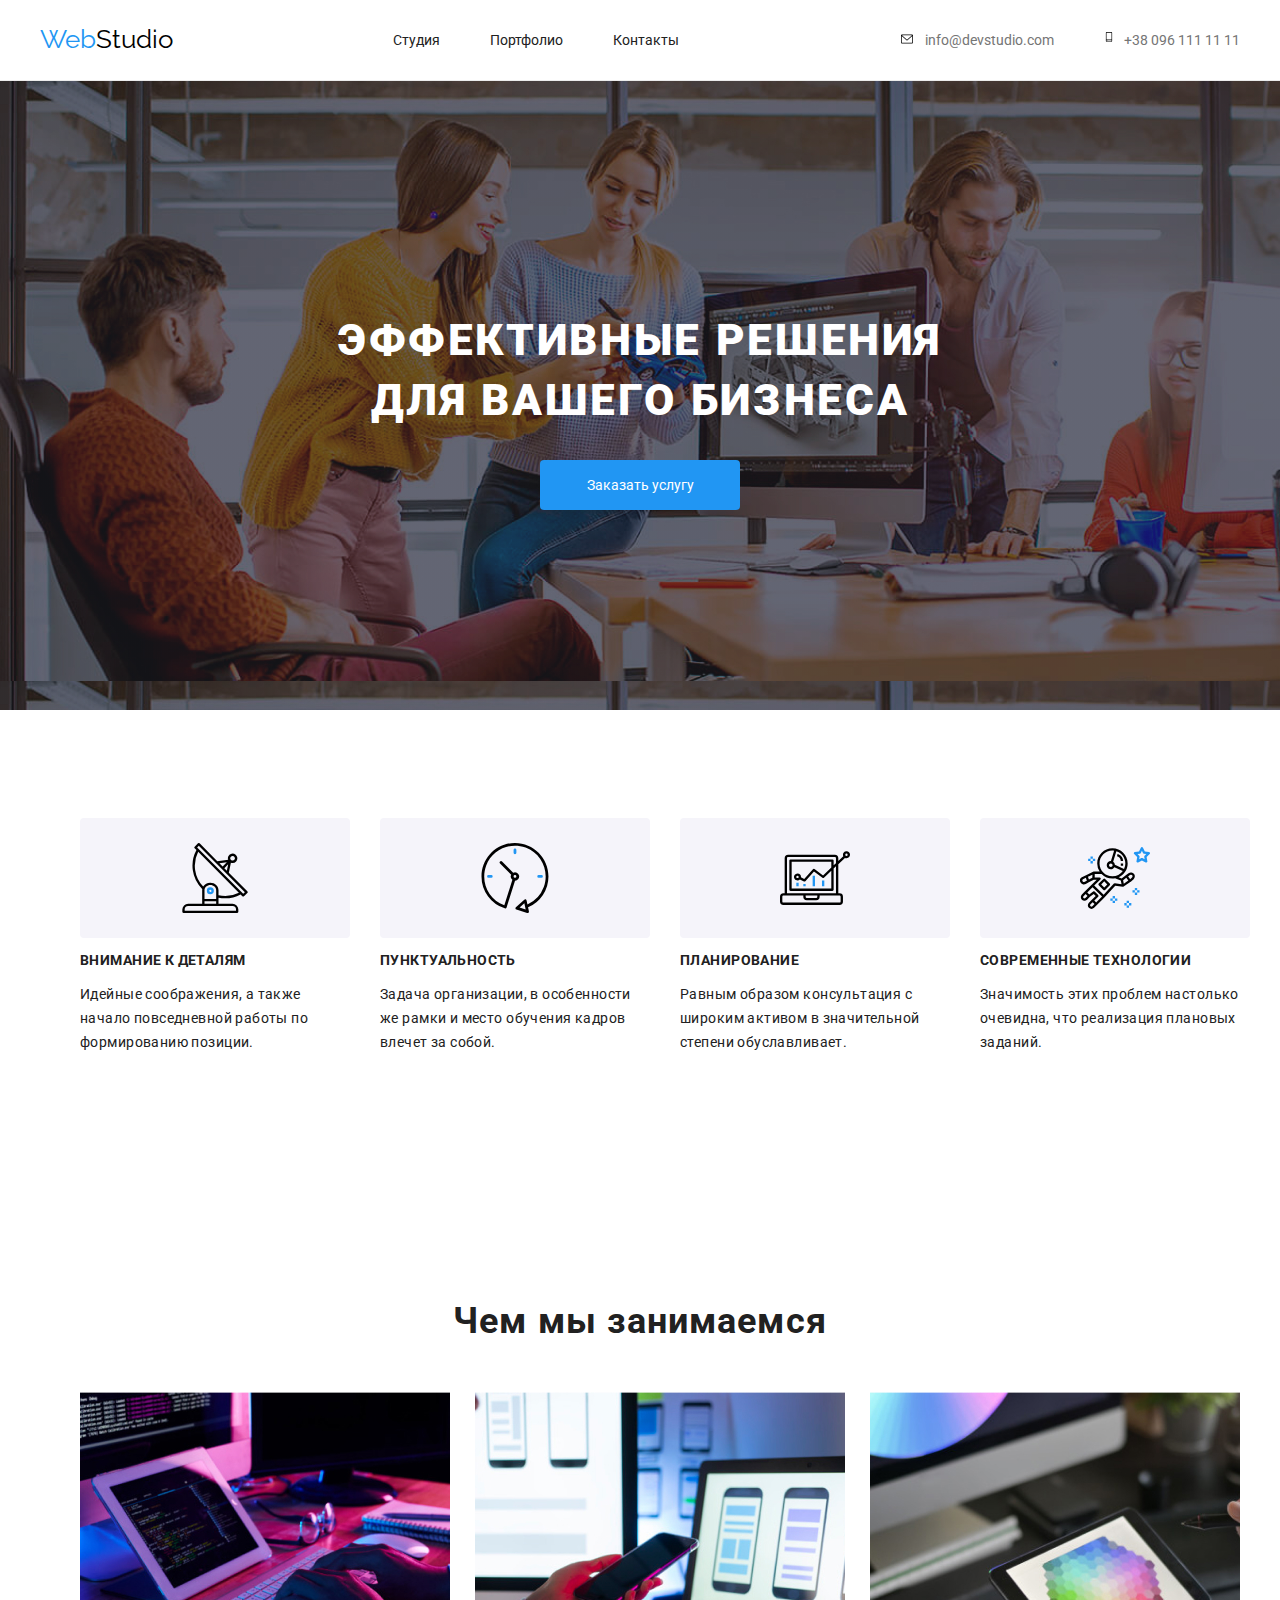
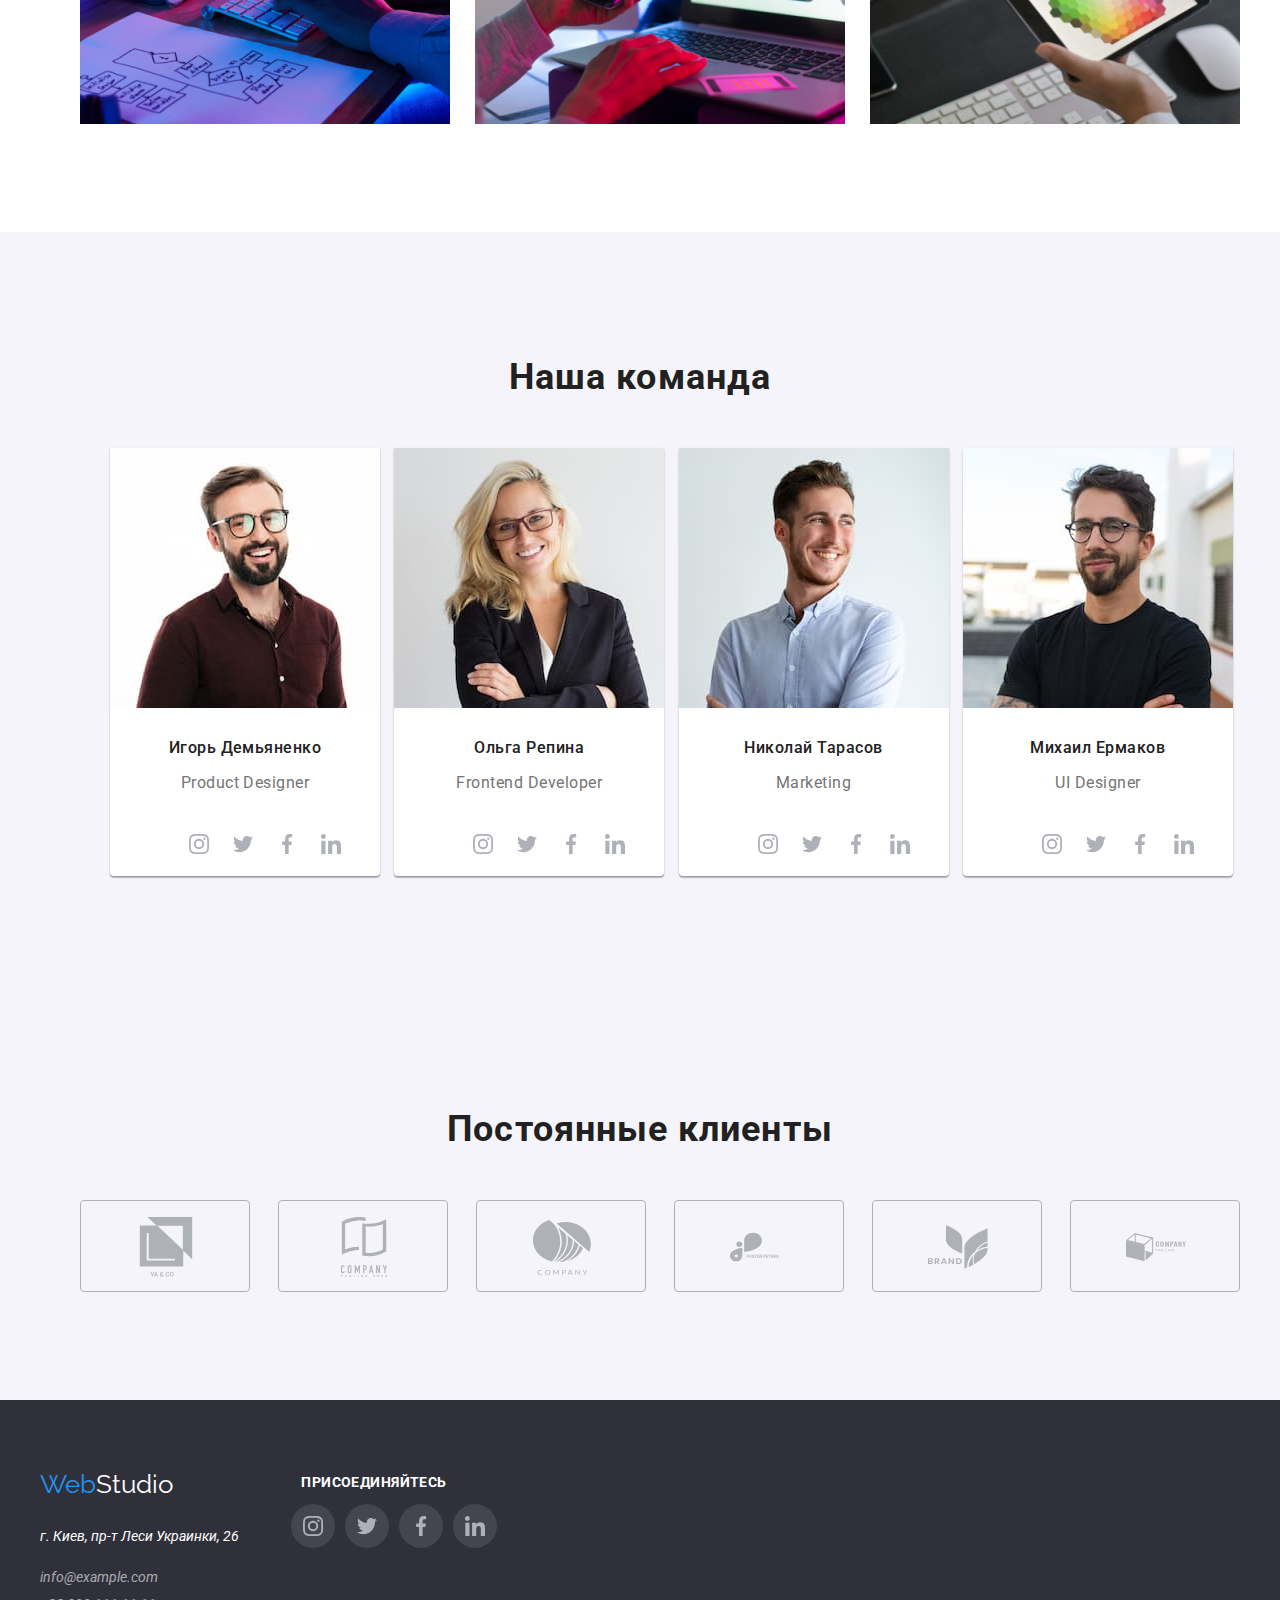
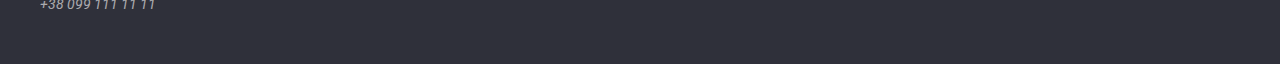
==== commit 25f3a3e6: "HW4" ====
--- a/index.html
+++ b/index.html
@@ -71,8 +71,14 @@
                         <li class="nav-list-item"><a href="">Контакты</a></li>
                     </ul>
                     <ul class="link">
-                        <li class="nav-link-item"><a href="mailto:info@devstudio.com">info@devstudio.com</a></li>
-                        <li class="nav-link-item"><a href="tel:+380961111111">+38 096 111 11 11</a></li>  
+                        <li class="nav-link-item"><a href="mailto:info@devstudio.com"><svg class="mail-icon">
+                            <use href="./images/icons/sprite.svg#icon-envelope"></use>
+                            </svg>info@devstudio.com</a>
+                        </li>
+                        <li class="nav-link-item"><a href="tel:+380961111111"><svg class="phone-icon">
+                            <use href="./images/icons/sprite.svg#icon-smartphone"></use>
+                            </svg>+38 096 111 11 11</a>
+                        </li>  
                     </ul>
                 </nav>
             </div>     
@@ -87,32 +93,40 @@
             <section class="section">
                 <div class="container">
                     <h2 hidden>Особенности</h2>
-                    <ul class="specifics">
-                        <li class="specifics-item">
-                            <svg class="icon">
-                                <use href="./images/icons/sprite.svg#icon-antenna"></use>
-                            </svg>
+                    <ul class="specifics-list">
+                        <li class="specifics-list-item">
+                            <div class="specifics-icon-box">
+                                <svg class="specifics-icon">
+                                    <use href="./images/icons/sprite.svg#icon-antenna"></use>
+                                </svg>
+                            </div>
                             <h3 class="specifics-title">Внимание к деталям</h3>
                             <p class="specifics-text">Идейные соображения, а также начало повседневной работы по формированию позиции.</p>
                         </li>
-                        <li class="specifics-item">
-                            <svg class="icon">
-                                <use href="./images/icons/sprite.svg#icon-clock"></use>
-                            </svg>
+                        <li class="specifics-list-item">
+                            <div class="specifics-icon-box">
+                                <svg class="specifics-icon">
+                                    <use href="./images/icons/sprite.svg#icon-clock"></use>
+                                </svg>
+                            </div>
                             <h3 class="specifics-title">Пунктуальность</h3>
                             <p class="specifics-text">Задача организации, в особенности же рамки и место обучения кадров влечет за собой.</p>
                         </li>
-                        <li class="specifics-item">
-                            <svg class="icon">
-                                <use href="./images/icons/sprite.svg#icon-diagram"></use>
-                            </svg>
+                        <li class="specifics-list-item">
+                            <div class="specifics-icon-box">
+                                <svg class="specifics-icon">
+                                    <use href="./images/icons/sprite.svg#icon-diagram"></use>
+                                </svg>
+                            </div>
                             <h3 class="specifics-title">Планирование</h3>
                             <p class="specifics-text">Равным образом консультация с широким активом в значительной степени обуславливает.</p>
                         </li>
-                        <li class="specifics-item">
-                            <svg class="icon">
-                                <use href="./images/icons/sprite.svg#icon-astronaut"></use>
-                            </svg>
+                        <li class="specifics-list-item">
+                            <div class="specifics-icon-box">
+                                <svg class="specifics-icon">
+                                    <use href="./images/icons/sprite.svg#icon-astronaut"></use>
+                                </svg>
+                            </div>
                             <h3 class="specifics-title">Современные технологии</h3>
                             <p class="specifics-text">Значимость этих проблем настолько очевидна, что реализация плановых заданий.</p>
                         </li>           
@@ -141,13 +155,13 @@
                                 <li class="icon-list-item"><a href="#"><svg class="icon">
                                     <use href="./images/icons/sprite.svg#icon-instagram"></use>
                                 </svg></li>
-                                <li class="icon-list-item"><a href="#"></a><svg class="icon">
+                                <li class="icon-list-item"><a href="#"><svg class="icon">
                                     <use href="./images/icons/sprite.svg#icon-twitter"></use>
                                 </svg></li>
-                                <li class="icon-list-item"><a href="#"></a><svg class="icon">
+                                <li class="icon-list-item"><a href="#"><svg class="icon">
                                     <use href="./images/icons/sprite.svg#icon-facebook"></use>
                                 </svg></li>
-                                <li class="icon-list-item"><a href="#"></a><svg class="icon">
+                                <li class="icon-list-item"><a href="#"><svg class="icon">
                                     <use href="./images/icons/sprite.svg#icon-linkedin"></use>
                                 </svg></li>
                             </ul>
@@ -160,13 +174,13 @@
                                 <li class="icon-list-item"><a href="#"><svg class="icon">
                                     <use href="./images/icons/sprite.svg#icon-instagram"></use>
                                 </svg></li>
-                                <li class="icon-list-item"><a href="#"></a><svg class="icon">
+                                <li class="icon-list-item"><a href="#"><svg class="icon">
                                     <use href="./images/icons/sprite.svg#icon-twitter"></use>
                                 </svg></li>
-                                <li class="icon-list-item"><a href="#"></a><svg class="icon">
+                                <li class="icon-list-item"><a href="#"><svg class="icon">
                                     <use href="./images/icons/sprite.svg#icon-facebook"></use>
                                 </svg></li>
-                                <li class="icon-list-item"><a href="#"></a><svg class="icon">
+                                <li class="icon-list-item"><a href="#"><svg class="icon">
                                     <use href="./images/icons/sprite.svg#icon-linkedin"></use>
                                 </svg></li>
                             </ul>
@@ -179,13 +193,13 @@
                                 <li class="icon-list-item"><a href="#"><svg class="icon">
                                     <use href="./images/icons/sprite.svg#icon-instagram"></use>
                                 </svg></li>
-                                <li class="icon-list-item"><a href="#"></a><svg class="icon">
+                                <li class="icon-list-item"><a href="#"><svg class="icon">
                                     <use href="./images/icons/sprite.svg#icon-twitter"></use>
                                 </svg></li>
-                                <li class="icon-list-item"><a href="#"></a><svg class="icon">
+                                <li class="icon-list-item"><a href="#"><svg class="icon">
                                     <use href="./images/icons/sprite.svg#icon-facebook"></use>
                                 </svg></li>
-                                <li class="icon-list-item"><a href="#"></a><svg class="icon">
+                                <li class="icon-list-item"><a href="#"><svg class="icon">
                                     <use href="./images/icons/sprite.svg#icon-linkedin"></use>
                                 </svg></li>
                             </ul>
@@ -198,13 +212,13 @@
                                 <li class="icon-list-item"><a href="#"><svg class="icon">
                                     <use href="./images/icons/sprite.svg#icon-instagram"></use>
                                 </svg></li>
-                                <li class="icon-list-item"><a href="#"></a><svg class="icon">
+                                <li class="icon-list-item"><a href="#"><svg class="icon">
                                     <use href="./images/icons/sprite.svg#icon-twitter"></use>
                                 </svg></li>
-                                <li class="icon-list-item"><a href="#"></a><svg class="icon">
+                                <li class="icon-list-item"><a href="#"><svg class="icon">
                                     <use href="./images/icons/sprite.svg#icon-facebook"></use>
                                 </svg></li>
-                                <li class="icon-list-item"><a href="#"></a><svg class="icon">
+                                <li class="icon-list-item"><a href="#"><svg class="icon">
                                     <use href="./images/icons/sprite.svg#icon-linkedin"></use>
                                 </svg></li>
                             </ul>
@@ -212,7 +226,7 @@
                     </ul>
                 </div>    
             </section>
-            <section class="section">
+            <section class="client-section">
                 <div class="container">
                     <h2 class="client-title">Постоянные клиенты</h2>
                     <ul class="client-list">
@@ -251,15 +265,38 @@
             </section>     
         </main> 
         <footer class="footer">
-            <div class="container">
-                <a href="index.html" class="logo" lang="en"><span>Web</span><span class="logo-white">Studio</span></a>
-                <address>
-                    <p class="address">г. Киев,<br> пр-т Леси Украинки, 26</p>
-                    <ul class="link-address">
-                        <li><a href="mail:info@example.com">info@example.com</a></li>
-                        <li><a href="tel:+380991111111">+38 099 111 11 11</a></li>
-                    </ul>
-                </address> 
+            <div class="footer-container">
+                <div class="address-container">
+                    <a href="index.html" class="logo" lang="en"><span>Web</span><span class="logo-white">Studio</span></a>
+                    <address class="address">
+                        <p class="text-address">г. Киев, пр-т Леси Украинки, 26</p>
+                        <ul class="link-address">
+                            <li class="address-link-item">
+                                <a href="mailto:info@example.com">info@example.com</a>
+                            </li>
+                            <li class="address-link-item">
+                                <a href="tel:+380991111111">+38 099 111 11 11</a>
+                            </li>
+                        </ul>
+                    </address>
+                </div>    
+                <div class="social-container">
+                    <h3 class="footer-title">присоединяйтесь</h3>
+                    <ul class="footer-icon-list">
+                        <li class="footer-icon-list-item"><a href="#"></a><svg class="icon">
+                            <use href="./images/icons/sprite.svg#icon-instagram"></use>
+                        </svg></li>
+                        <li class="footer-icon-list-item"><a href="#"></a><svg class="icon">
+                            <use href="./images/icons/sprite.svg#icon-twitter"></use>
+                        </svg></li>
+                        <li class="footer-icon-list-item"><a href="#"></a><svg class="icon">
+                            <use href="./images/icons/sprite.svg#icon-facebook"></use>
+                        </svg></li>
+                        <li class="footer-icon-list-item"><a href="#"></a><svg class="icon">
+                            <use href="./images/icons/sprite.svg#icon-linkedin"></use>
+                        </svg></li>
+                    </ul>
+                </div>
             </div>
         </footer>   
     </body>
--- a/css/style.css
+++ b/css/style.css
@@ -7,8 +7,11 @@
   --color-blue: #2196f3;
   --color-white: #ffffff;
   --gray-color: #2f303a;
-}
-*,
+  --light-gray: #F5F4FA;
+  --black: #000;
+  --border-color: #EEE;
+  --icon-color: #AFB1B8;
+}
 *::before,
 *::after {
   box-sizing: border-box;
@@ -35,13 +38,15 @@
   height: auto;
 }
 .container,
-.container-hero {
+.container-hero,
+.footer-container {
   width: 1200px;
   margin: 0 auto;
 }
 .section,
 .section-hero,
-.team-section {
+.team-section,
+.client-section {
   padding: 94px 0;
 }
 button {
@@ -83,13 +88,31 @@
 .nav-list-item:not(:last-child) {
   margin-right: 50px;
 }
+ .mail-icon {
+  content: '';
+  display: inline-block;
+  width: 16px;
+  height: 12px;
+  margin-right: 10px;
+}
+.mail-icon:hover,
+.phone-icon:hover {
+  fill: var(--color-blue);
+}
+.phone-icon {
+  content: '';
+  display: inline-block;
+  width: 10px;
+  height: 16px;
+  margin-right: 10px;
+}
 .logo {
   font-family: var(--accent-font);
   font-weight: 700px;
   font-size: 26px;
   line-height: 1,383;
   letter-spacing: 3%;
-  color: #000;
+  color: var(--black);
 }  
 .logo span {
   color: var(--color-blue);
@@ -98,8 +121,7 @@
 /* MAIN STYLE*/
 /* HERO*/
 .section-hero {
-  background-image: url("/images/bgheroimg.jpg");
-  background-color: #C4C4C4;
+  background-image: linear-gradient( to right, rgba(47, 48, 58, 0.4), rgba(47, 48, 58, 0.4) ), url(/images/bgheroimg.jpg);
 }
 .container-hero {
   display: flex;
@@ -131,7 +153,7 @@
 .hero-button:hover,
 .hero-button:focus,
 .hero-button:active {
-  background-color: #188CE8;
+  background-color: var(--color-blue);
   color: var(--color-white);
 }
 /* HERO*/
@@ -143,7 +165,7 @@
 }
 .filter-button {
   padding: 6px 22px;
-  background-color:#F5F4FA;
+  background-color: var(--light-gray);
   border-radius: 4px;
   font-family: Roboto;
   font-style: normal;
@@ -152,23 +174,41 @@
   line-height: 26px;
   text-align: center;
   letter-spacing: 0.03em;
-  color: #212121;
+  color: var(--main-text-color);
   margin-right: 8px;
   cursor: pointer;
 }
-.filter-button.active {
+.filter-button:hover,
+.filter-button:focus,
+.filter-button:active {
   background-color: var(--color-blue);
   color: var(--color-white);
+  box-shadow: 0px 3px 1px rgba(0, 0, 0, 0.1), 0px 1px 2px rgba(0, 0, 0, 0.08), 0px 2px 2px rgba(0, 0, 0, 0.12);
+  border-radius: 4px;
 }
 /*FILTERS-BUTTON*/
-.specifics,
+.specifics-list,
 .business {
   display: flex;
   justify-content: space-between;
 }
-.specifics-item:not(:last-child),
+.specifics-list-item:not(:last-child),
 .business:not(:last-child) {
   margin-right: 30px;
+}
+.specifics-icon-box {
+  width: 270px;
+  height: 120px;
+  background: var(--light-gray);
+  border-radius: 4px;
+}
+.specifics-icon {
+  width: 70px;
+  height: 70px;
+  margin: 25px 100px;
+}
+.specifics-list {
+  border-radius: 4px;
 }
 .specifics-title {
   display: flex;
@@ -197,7 +237,7 @@
 }
 /*TEAM*/
 .team-cards {
-  background: #FFFFFF;
+  background: var(--color-white);
   box-shadow: 0px 1px 3px rgba(0, 0, 0, 0.12), 0px 1px 1px rgba(0, 0, 0, 0.14), 0px 2px 1px rgba(0, 0, 0, 0.2);
   border-radius: 0px 0px 4px 4px;
   width: 270px;
@@ -222,11 +262,12 @@
   line-height: 19px;
   text-align: center;
   letter-spacing: 0.03em;
-  color: #757575;
+  color: var(--text-color);
   margin-bottom: 30px;
 }
-.team-section {
-  background-color:  #F5F4FA;;
+.team-section,
+.client-section {
+  background-color: var(--light-gray);
 }
 .card-portfolio-list {
   display: flex;
@@ -237,8 +278,15 @@
   margin: 20px 24px;
 } 
 .card-portfolio {
-  border: 1px #EEE solid;
+  border: 1px var(--border-color) solid;
   margin-bottom: 30px;
+}
+.card-portfolio:hover,
+.card-portfolio:focus {
+  background: #FFFFFF;
+  border: 1px solid #EEEEEE;
+  box-sizing: border-box;
+  box-shadow: 0px 1px 1px rgba(0, 0, 0, 0.12), 0px 4px 4px rgba(0, 0, 0, 0.06), 1px 4px 6px rgba(0, 0, 0, 0.16);
 }
 .card-portfolio-title {
   font-family: Roboto;
@@ -255,15 +303,18 @@
   color: var(--text-color);
 }
 .icon {
-  fill: #AFB1B8;
+  fill: var(--icon-color);
   width: 20px;
   height: 20px;
   margin: 12px 12px;
 }
-.icon:hover {
-  fill: var(--color-blue)
-}
-.icon-list {
+.icon:hover,
+.icon:focus {
+  fill: var(--color-white);
+  cursor: pointer;
+}
+.icon-list,
+.footer-icon-list {
   display: flex;
   justify-content: center;
 }
@@ -272,8 +323,16 @@
   justify-content: center;
   width: 44px;
   height: 44px;
-}
-.icon-list-item:not(:last-child) {
+  border-radius: 50px;
+  background-color: var(--color-white);
+}
+.icon-list-item:hover,
+.icon-list-item:focus {
+  background-color: var(--color-blue);
+  cursor: pointer;
+}
+.icon-list-item:not,
+.footer-icon-list-item:not(:last-child) {
   margin-right: 10px;
 }
 .client-list {
@@ -281,12 +340,13 @@
   justify-content: space-between;
 }
 .client-icon {
-  fill: #AFB1B8;
+  fill: var(--icon-color);
   width: 106px;
   height: 60px;
   margin: 16px 32px;
 }
-.client-list-item:hover {
+.client-icon:hover,
+.client-icon:focus {
   fill: var(--color-blue);
 }
 .client-list-item {
@@ -296,20 +356,65 @@
   box-sizing: border-box;
   border-radius: 4px;
 }
+.client-list-item:hover,
+.client-list-item:focus{
+  border: 1px solid var(--color-blue);
+}
 /* MAIN STYLE*/
 /* FOOTER*/
 .footer {
   background-color: var(--gray-color);
   padding: 60px 0px 60px 0px;
 }
+.footer-container {
+  display: flex;
+}
 span.logo-white {
   color: var(--color-white);
 }
 .address {
+  justify-content: flex-start;
+  width: 231px;
+  height: 81px;
+}
+.social-container {
+  width: 206px;
+  height: 80px;
+}
+.text-address {
   color: var(--color-white);
 }
 .link-address {
   color: rgba(255, 255, 255, 0.6);
-}
+  padding-left: 0px;
+}
+.footer-title {
+  display: flex;
+  justify-content: center;
+  font-family: var(--main-font);
+  font-weight: bold;
+  font-size: 14px;
+  line-height: 16px;
+  letter-spacing: 0.03em;
+  text-transform: uppercase;
+  color: var(--color-white);
+}
+.footer-icon-list-item {
+  display: flex;
+  justify-content: center;
+  width: 44px;
+  height: 44px;
+  border-radius: 50px;
+  background-color: rgba(255, 255, 255, 0.1);
+}
+.footer-icon-list-item:hover,
+.footer-icon-list-item:focus{
+  background-color: var(--color-blue);
+  cursor: pointer;
+}
+.footer-icon-list-item:not(:last-child) {
+  margin-right: 10px;
+}
+
 /* FOOTER* /
 
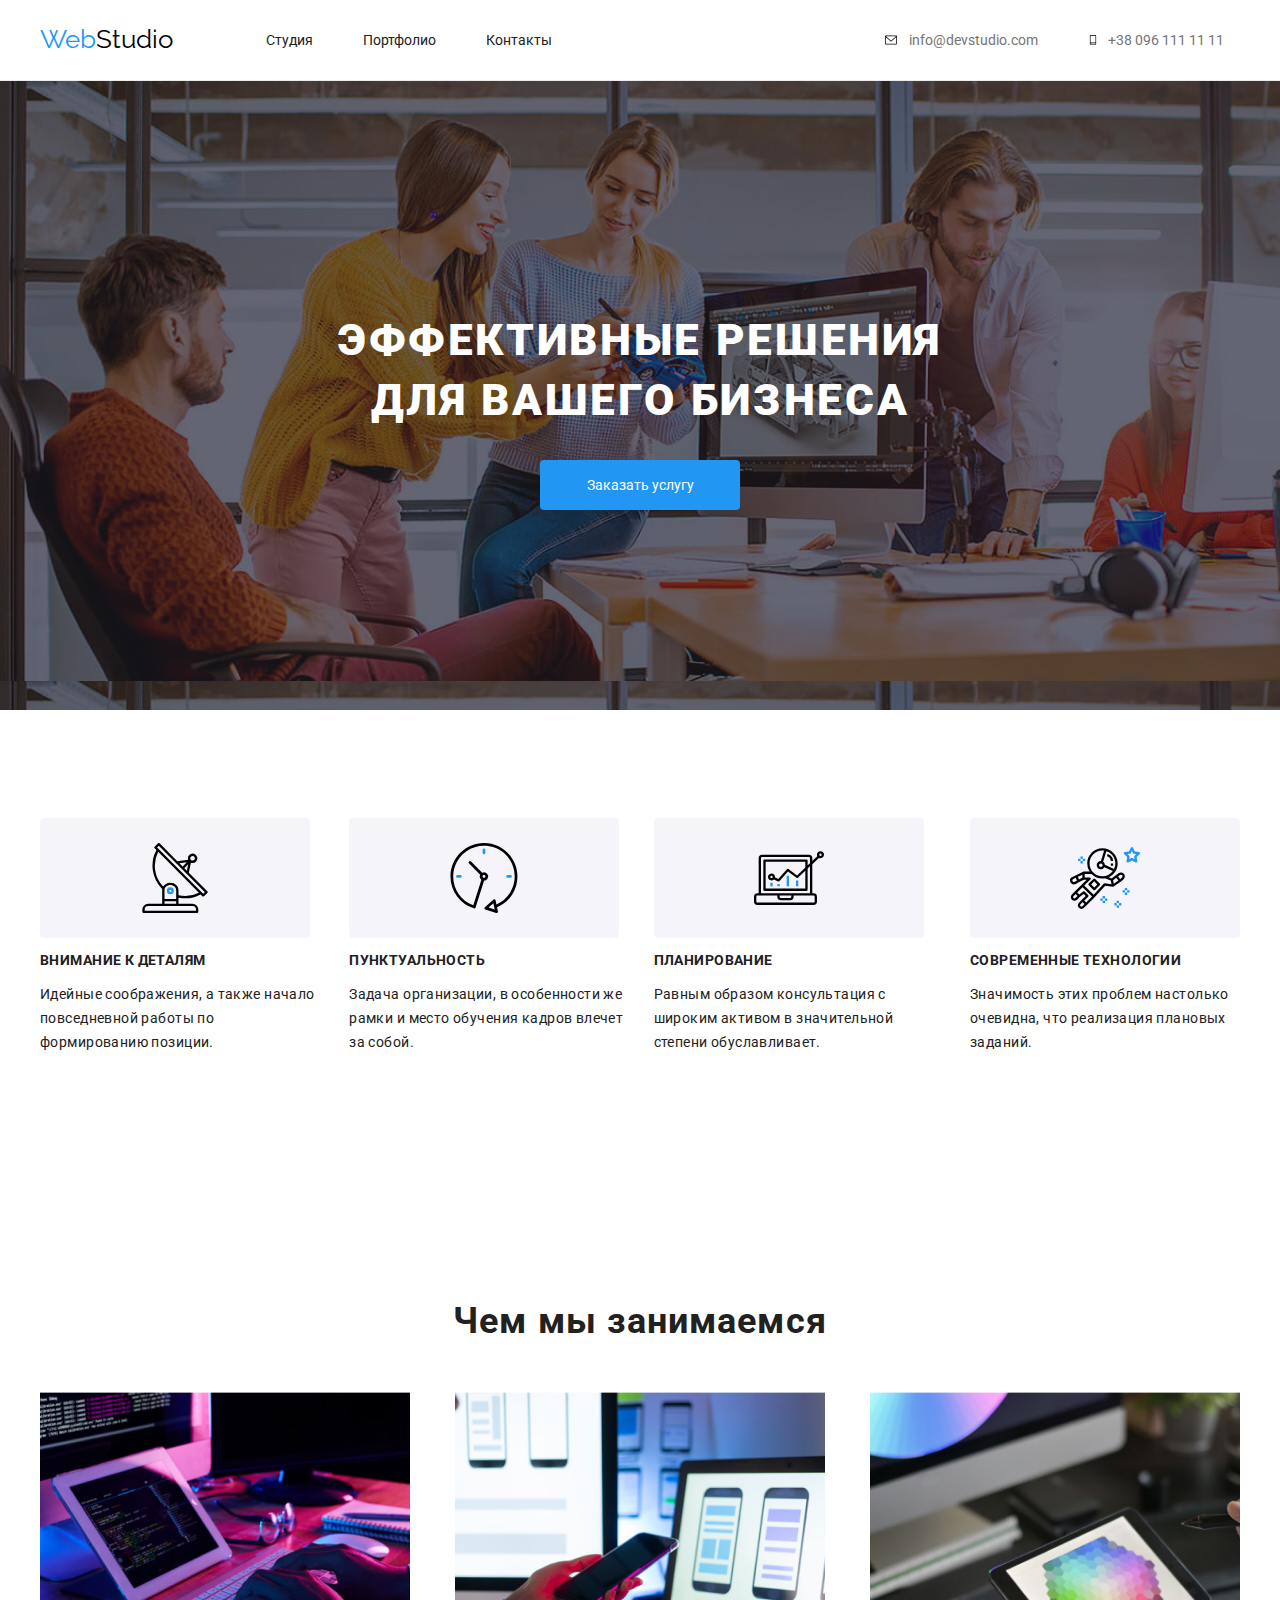
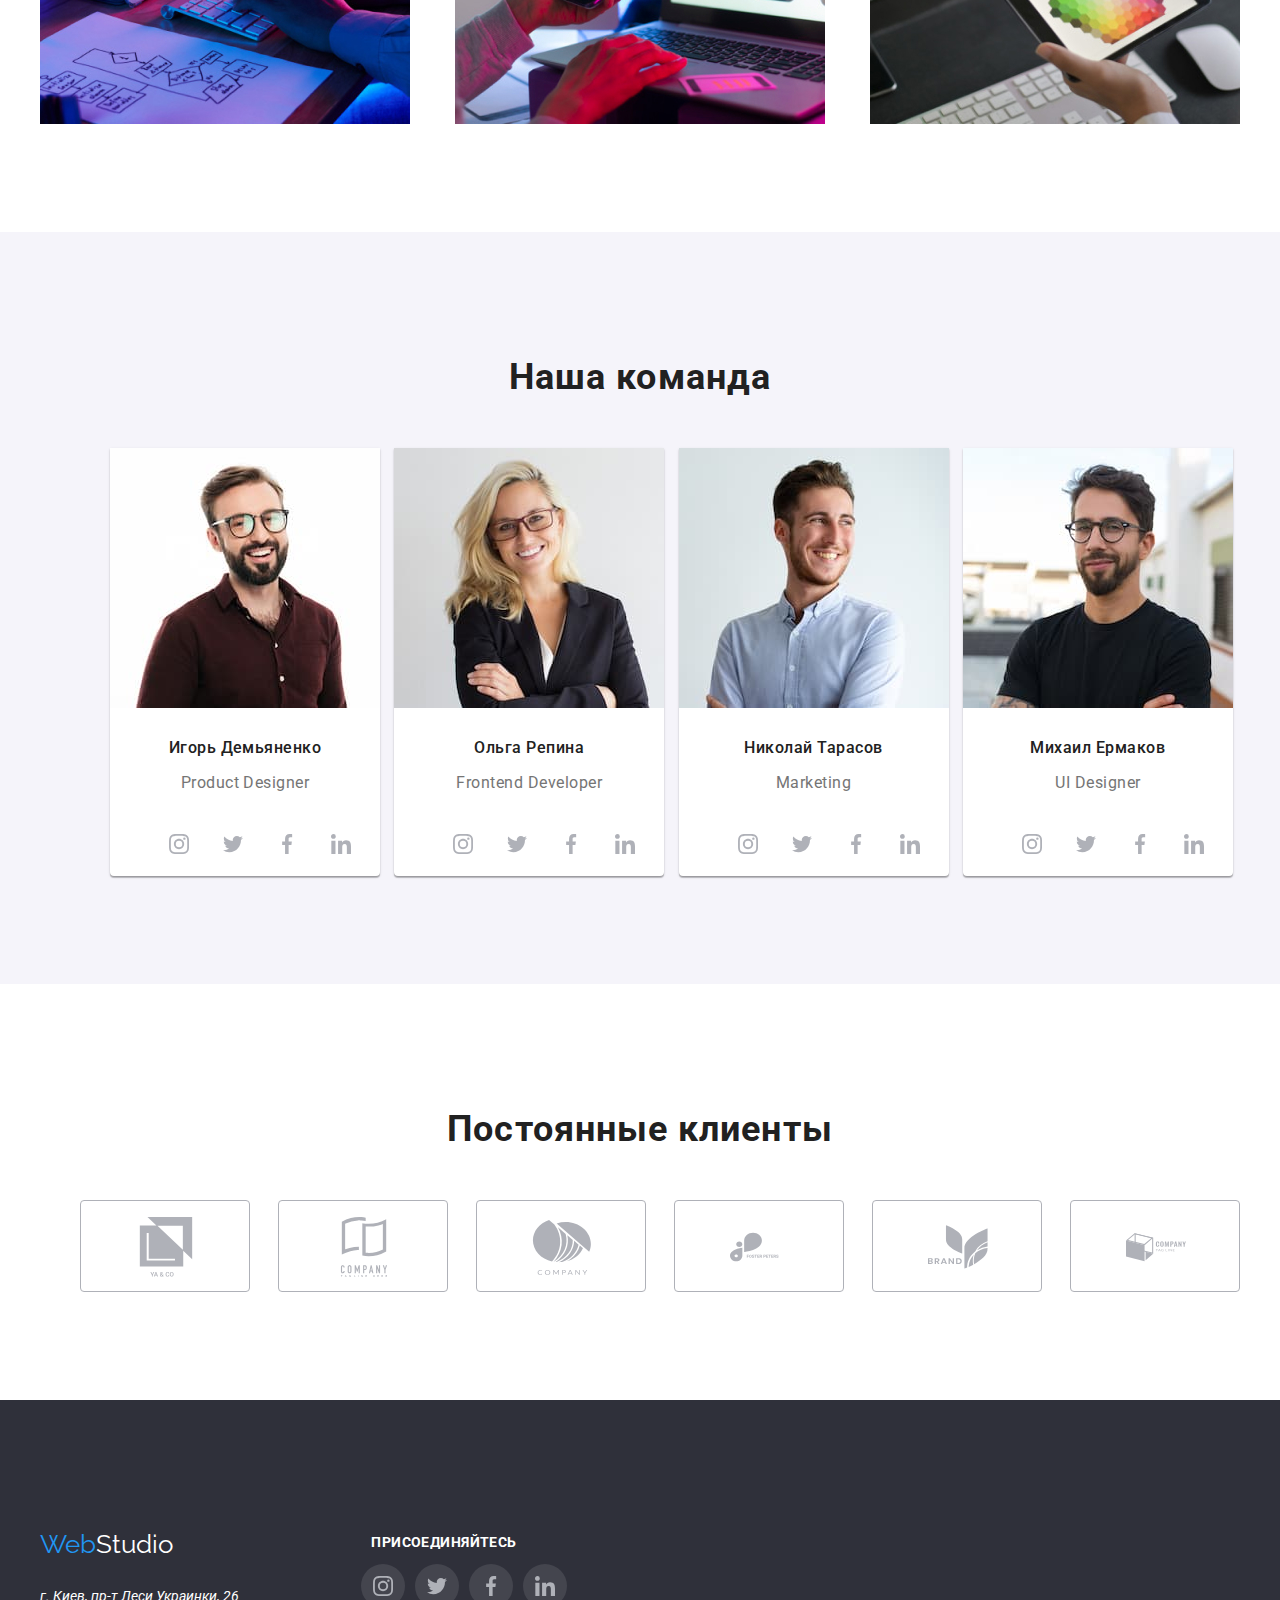
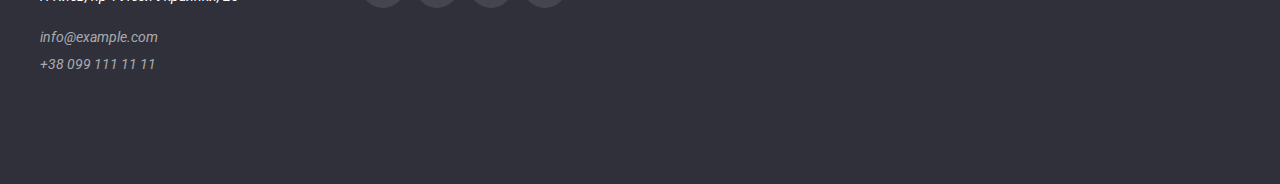
==== commit d292f7da: "fixed hw4" ====
--- a/index.html
+++ b/index.html
@@ -84,15 +84,15 @@
             </div>     
         </header> 
         <main>
-            <section class="section-hero">
-                <div class="container-hero">
+            <section class="section hero">
+                <div class="container hero">
                     <h1 class="title-hero">Эффективные решения для вашего бизнеса</h1>
-                    <button class="hero-button" type="button">Заказать услугу</button>       
+                    <button class="hero-button js-hero-button" type="button">Заказать услугу</button>       
                 </div>
             </section>
             <section class="section">
                 <div class="container">
-                    <h2 hidden>Особенности</h2>
+                    <h2 class="title-specifics" hidden>Особенности</h2>
                     <ul class="specifics-list">
                         <li class="specifics-list-item">
                             <div class="specifics-icon-box">
@@ -143,8 +143,8 @@
                     </ul>
                 </div>    
             </section>    
-            <section class="team-section">
-                <div class="container">
+            <section class="section team">
+                <div class="container team">
                     <h2 class="team-title">Наша команда</h2>
                     <ul class="team-list">
                         <li class="team-cards">
@@ -226,7 +226,7 @@
                     </ul>
                 </div>    
             </section>
-            <section class="client-section">
+            <section class="section">
                 <div class="container">
                     <h2 class="client-title">Постоянные клиенты</h2>
                     <ul class="client-list">
@@ -265,8 +265,8 @@
             </section>     
         </main> 
         <footer class="footer">
-            <div class="footer-container">
-                <div class="address-container">
+            <div class="container footer">
+                <div class="address-box">
                     <a href="index.html" class="logo" lang="en"><span>Web</span><span class="logo-white">Studio</span></a>
                     <address class="address">
                         <p class="text-address">г. Киев, пр-т Леси Украинки, 26</p>
@@ -280,7 +280,7 @@
                         </ul>
                     </address>
                 </div>    
-                <div class="social-container">
+                <div class="social-box">
                     <h3 class="footer-title">присоединяйтесь</h3>
                     <ul class="footer-icon-list">
                         <li class="footer-icon-list-item"><a href="#"></a><svg class="icon">
@@ -298,6 +298,13 @@
                     </ul>
                 </div>
             </div>
-        </footer>   
+        </footer> 
+        <div class="wrapper-popup js-wrapper-popup">
+            <div class="popup">
+                <div class="close-popup js-close-popup">&#10006;</div>
+                <form class="form"></form>  
+            </div> 
+        </div> 
+        <script src="js/script.js"></script>
     </body>
 </html>--- a/css/style.css
+++ b/css/style.css
@@ -1,4 +1,3 @@
-
 :root {
   --main-font: "Roboto";
   --accent-font: "Raleway";
@@ -7,10 +6,10 @@
   --color-blue: #2196f3;
   --color-white: #ffffff;
   --gray-color: #2f303a;
-  --light-gray: #F5F4FA;
+  --light-gray: #f5f4fa;
   --black: #000;
-  --border-color: #EEE;
-  --icon-color: #AFB1B8;
+  --border-color: #eee;
+  --icon-color: #afb1b8;
 }
 *::before,
 *::after {
@@ -37,21 +36,15 @@
   max-width: 100%;
   height: auto;
 }
-.container,
-.container-hero,
-.footer-container {
+.container {
   width: 1200px;
   margin: 0 auto;
 }
-.section,
-.section-hero,
-.team-section,
-.client-section {
+.section {
   padding: 94px 0;
 }
 button {
   border: none;
-
 }
 /* HEADER STYLES */
 .header {
@@ -60,70 +53,76 @@
 .menu {
   display: flex;
   flex-direction: row;
-  justify-content: space-between;
   align-items: center;
+  height: 80px;
+}
+.logo {
+  font-family: var(--accent-font);
+  font-weight: 700px;
+  font-size: 26px;
+  line-height: 1, 383;
+  letter-spacing: 3%;
+  color: var(--black);
+  margin-right: 93px;
+}
+.logo span {
+  color: var(--color-blue);
+}
+.nav-list {
+  display: flex;
+  padding: 0px;
+  margin-right: 331px;
 }
 .link {
+  display: flex;
+  padding: 0px;
   color: var(--text-color);
 }
-.nav-list,
-.link {
-  display: flex;
-  flex-direction: row;
-  justify-content: space-between;
-  align-items: center;
-  height: 16px;
-  margin: 32px 0px;
-  margin-left: 93px;
-}
-.nav-list a:hover,
-.nav-list a:focus,
-.nav-list a:active,
-.link a:hover,
-.link a:focus,
-.link a:active {
+.nav-list-item:hover,
+.nav-list-item:focus,
+.nav-list-item:active,
+.link :hover,
+.link :focus,
+.link :active {
   color: var(--color-blue);
 }
 .nav-link-item:not(:last-child),
 .nav-list-item:not(:last-child) {
   margin-right: 50px;
 }
- .mail-icon {
-  content: '';
+.nav-link-item a {
+  display: flex;
+  align-items: center;
+}
+.mail-icon {
   display: inline-block;
   width: 16px;
   height: 12px;
   margin-right: 10px;
+  transition-duration: 250ms;
 }
 .mail-icon:hover,
 .phone-icon:hover {
   fill: var(--color-blue);
 }
 .phone-icon {
-  content: '';
-  display: inline-block;
   width: 10px;
   height: 16px;
   margin-right: 10px;
 }
-.logo {
-  font-family: var(--accent-font);
-  font-weight: 700px;
-  font-size: 26px;
-  line-height: 1,383;
-  letter-spacing: 3%;
-  color: var(--black);
-}  
-.logo span {
-  color: var(--color-blue);
-}
 /* HEADER STYLES */
 /* MAIN STYLE*/
 /* HERO*/
-.section-hero {
-  background-image: linear-gradient( to right, rgba(47, 48, 58, 0.4), rgba(47, 48, 58, 0.4) ), url(/images/bgheroimg.jpg);
-}
-.container-hero {
+.section.hero {
+  background-image: linear-gradient(
+      to right,
+      rgba(47, 48, 58, 0.4),
+      rgba(47, 48, 58, 0.4)
+    ),
+    url(../images/bgheroimg.jpg);
+  max-width: 1600px;
+}
+.container.hero {
   display: flex;
   flex-direction: column;
   justify-content: center;
@@ -149,12 +148,15 @@
   color: var(--color-white);
   width: 200px;
   height: 50px;
+  transition-duration: 250ms;
 }
 .hero-button:hover,
 .hero-button:focus,
 .hero-button:active {
-  background-color: var(--color-blue);
-  color: var(--color-white);
+  color: var(--color-white);
+  background: var(--color-blue);
+  box-shadow: 0px 4px 4px rgba(0, 0, 0, 0.15);
+  border-radius: 4px;
 }
 /* HERO*/
 /*FILTERS-BUTTON*/
@@ -183,14 +185,17 @@
 .filter-button:active {
   background-color: var(--color-blue);
   color: var(--color-white);
-  box-shadow: 0px 3px 1px rgba(0, 0, 0, 0.1), 0px 1px 2px rgba(0, 0, 0, 0.08), 0px 2px 2px rgba(0, 0, 0, 0.12);
+  box-shadow: 0px 3px 1px rgba(0, 0, 0, 0.1), 0px 1px 2px rgba(0, 0, 0, 0.08),
+    0px 2px 2px rgba(0, 0, 0, 0.12);
   border-radius: 4px;
 }
 /*FILTERS-BUTTON*/
+/* SPECIFICS */
 .specifics-list,
 .business {
   display: flex;
   justify-content: space-between;
+  padding-left: 0px;
 }
 .specifics-list-item:not(:last-child),
 .business:not(:last-child) {
@@ -225,6 +230,8 @@
   line-height: 24px;
   letter-spacing: 0.03em;
 }
+/* SPECIFICS */
+/* TITLE */
 .business-title,
 .team-title,
 .client-title {
@@ -235,10 +242,12 @@
   letter-spacing: 0.03em;
   margin-bottom: 50px;
 }
+/* TITLE */
 /*TEAM*/
 .team-cards {
   background: var(--color-white);
-  box-shadow: 0px 1px 3px rgba(0, 0, 0, 0.12), 0px 1px 1px rgba(0, 0, 0, 0.14), 0px 2px 1px rgba(0, 0, 0, 0.2);
+  box-shadow: 0px 1px 3px rgba(0, 0, 0, 0.12), 0px 1px 1px rgba(0, 0, 0, 0.14),
+    0px 2px 1px rgba(0, 0, 0, 0.2);
   border-radius: 0px 0px 4px 4px;
   width: 270px;
   height: 428px;
@@ -265,28 +274,28 @@
   color: var(--text-color);
   margin-bottom: 30px;
 }
-.team-section,
-.client-section {
+.section.team {
   background-color: var(--light-gray);
 }
 .card-portfolio-list {
   display: flex;
   justify-content: space-between;
   flex-wrap: wrap;
-} 
+}
 .card-info {
   margin: 20px 24px;
-} 
+}
 .card-portfolio {
   border: 1px var(--border-color) solid;
   margin-bottom: 30px;
 }
 .card-portfolio:hover,
 .card-portfolio:focus {
-  background: #FFFFFF;
-  border: 1px solid #EEEEEE;
+  background: #ffffff;
+  border: 1px solid #eeeeee;
   box-sizing: border-box;
-  box-shadow: 0px 1px 1px rgba(0, 0, 0, 0.12), 0px 4px 4px rgba(0, 0, 0, 0.06), 1px 4px 6px rgba(0, 0, 0, 0.16);
+  box-shadow: 0px 1px 1px rgba(0, 0, 0, 0.12), 0px 4px 4px rgba(0, 0, 0, 0.06),
+    1px 4px 6px rgba(0, 0, 0, 0.16);
 }
 .card-portfolio-title {
   font-family: Roboto;
@@ -296,7 +305,7 @@
   color: var(--main-text-color);
   margin-bottom: 4px;
 }
-.card-portfolio-text{
+.card-portfolio-text {
   font-size: 16px;
   line-height: 30px;
   letter-spacing: 0.03em;
@@ -331,9 +340,13 @@
   background-color: var(--color-blue);
   cursor: pointer;
 }
-.icon-list-item:not,
+.icon-list-item:not(:last-child),
 .footer-icon-list-item:not(:last-child) {
   margin-right: 10px;
+}
+/* TEAM */
+.client-section {
+  background-color: var(--color-white);
 }
 .client-list {
   display: flex;
@@ -352,12 +365,12 @@
 .client-list-item {
   width: 170px;
   height: 92px;
-  border: 1px solid #AFB1B8;
+  border: 1px solid #afb1b8;
   box-sizing: border-box;
   border-radius: 4px;
 }
 .client-list-item:hover,
-.client-list-item:focus{
+.client-list-item:focus {
   border: 1px solid var(--color-blue);
 }
 /* MAIN STYLE*/
@@ -366,7 +379,7 @@
   background-color: var(--gray-color);
   padding: 60px 0px 60px 0px;
 }
-.footer-container {
+.container.footer {
   display: flex;
 }
 span.logo-white {
@@ -377,7 +390,10 @@
   width: 231px;
   height: 81px;
 }
-.social-container {
+.address-box {
+  margin-right: 70px;
+}
+.social-box {
   width: 206px;
   height: 80px;
 }
@@ -408,13 +424,55 @@
   background-color: rgba(255, 255, 255, 0.1);
 }
 .footer-icon-list-item:hover,
-.footer-icon-list-item:focus{
+.footer-icon-list-item:focus {
   background-color: var(--color-blue);
   cursor: pointer;
 }
 .footer-icon-list-item:not(:last-child) {
   margin-right: 10px;
 }
-
 /* FOOTER* /
-
+/* FORM */
+.wrapper-popup {
+  position: fixed;
+  left: 0;
+  top: 0;
+  z-index: 100;
+  background-color: rgba(0, 0, 0, 0.2);
+  width: 100vw;
+  height: 100vh;
+  display: flex;
+  justify-content: center;
+  align-items: center;
+  opacity: 0;
+  pointer-events: none;
+  transition: opacity 250ms cubic-bezier(0.4, 0, 0.2, 1);
+}
+.wrapper-popup-open {
+  opacity: 1;
+  pointer-events: none;
+}
+.popup {
+  width: 90%;
+  height: 90%;
+  max-width: 528px;
+  max-height: 581px;
+  background: #fff;
+  box-shadow: 0px 1px 3px rgba(0, 0, 0, 0.12), 0px 1px 1px rgba(0, 0, 0, 0.14),
+    0px 2px 1px rgba(0, 0, 0, 0.2);
+  border-radius: 4px;
+  position: relative;
+}
+.close-popup {
+  border: 1px solid rgba(0, 0, 0, 0.1);
+  border-radius: 50%;
+  width: 30px;
+  height: 30px;
+  position: absolute;
+  top: 8px;
+  right: 8px;
+  cursor: pointer;
+  text-align: center;
+  line-height: 27px;
+}
+/* FORM */
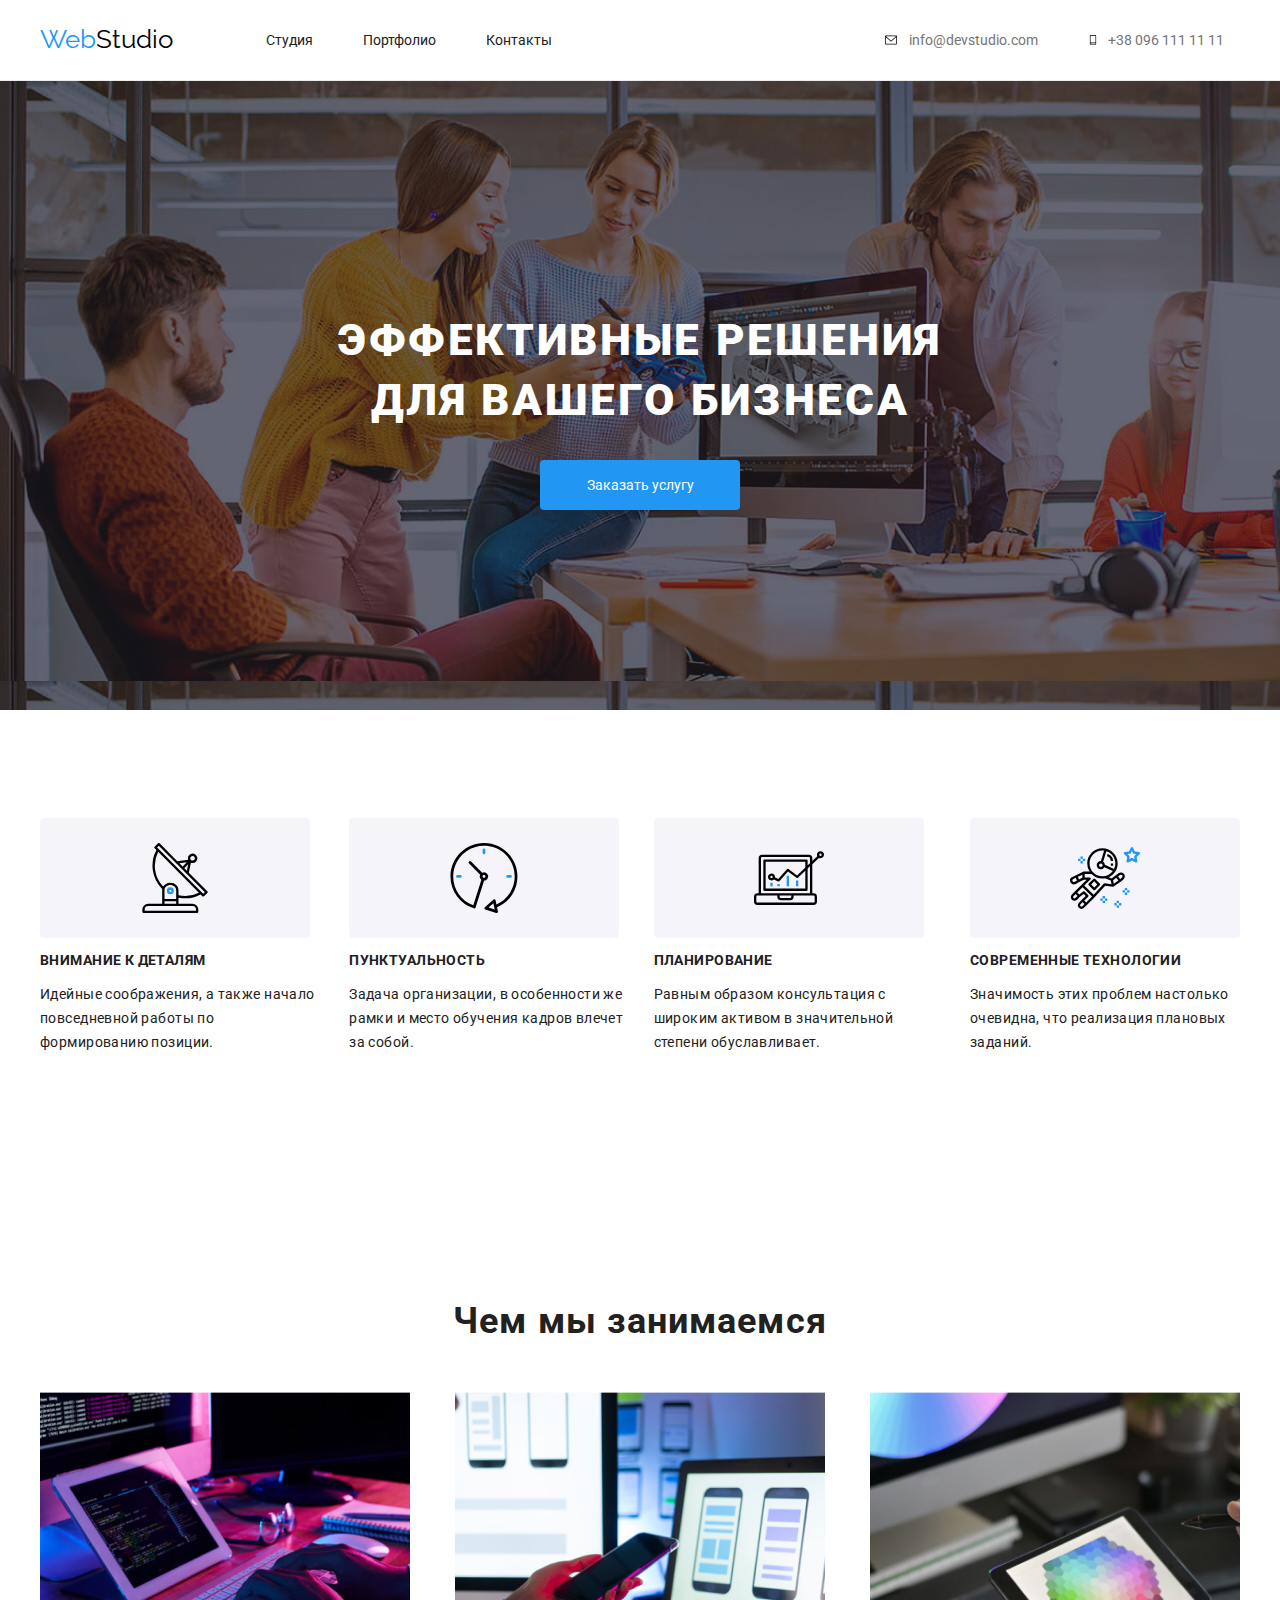
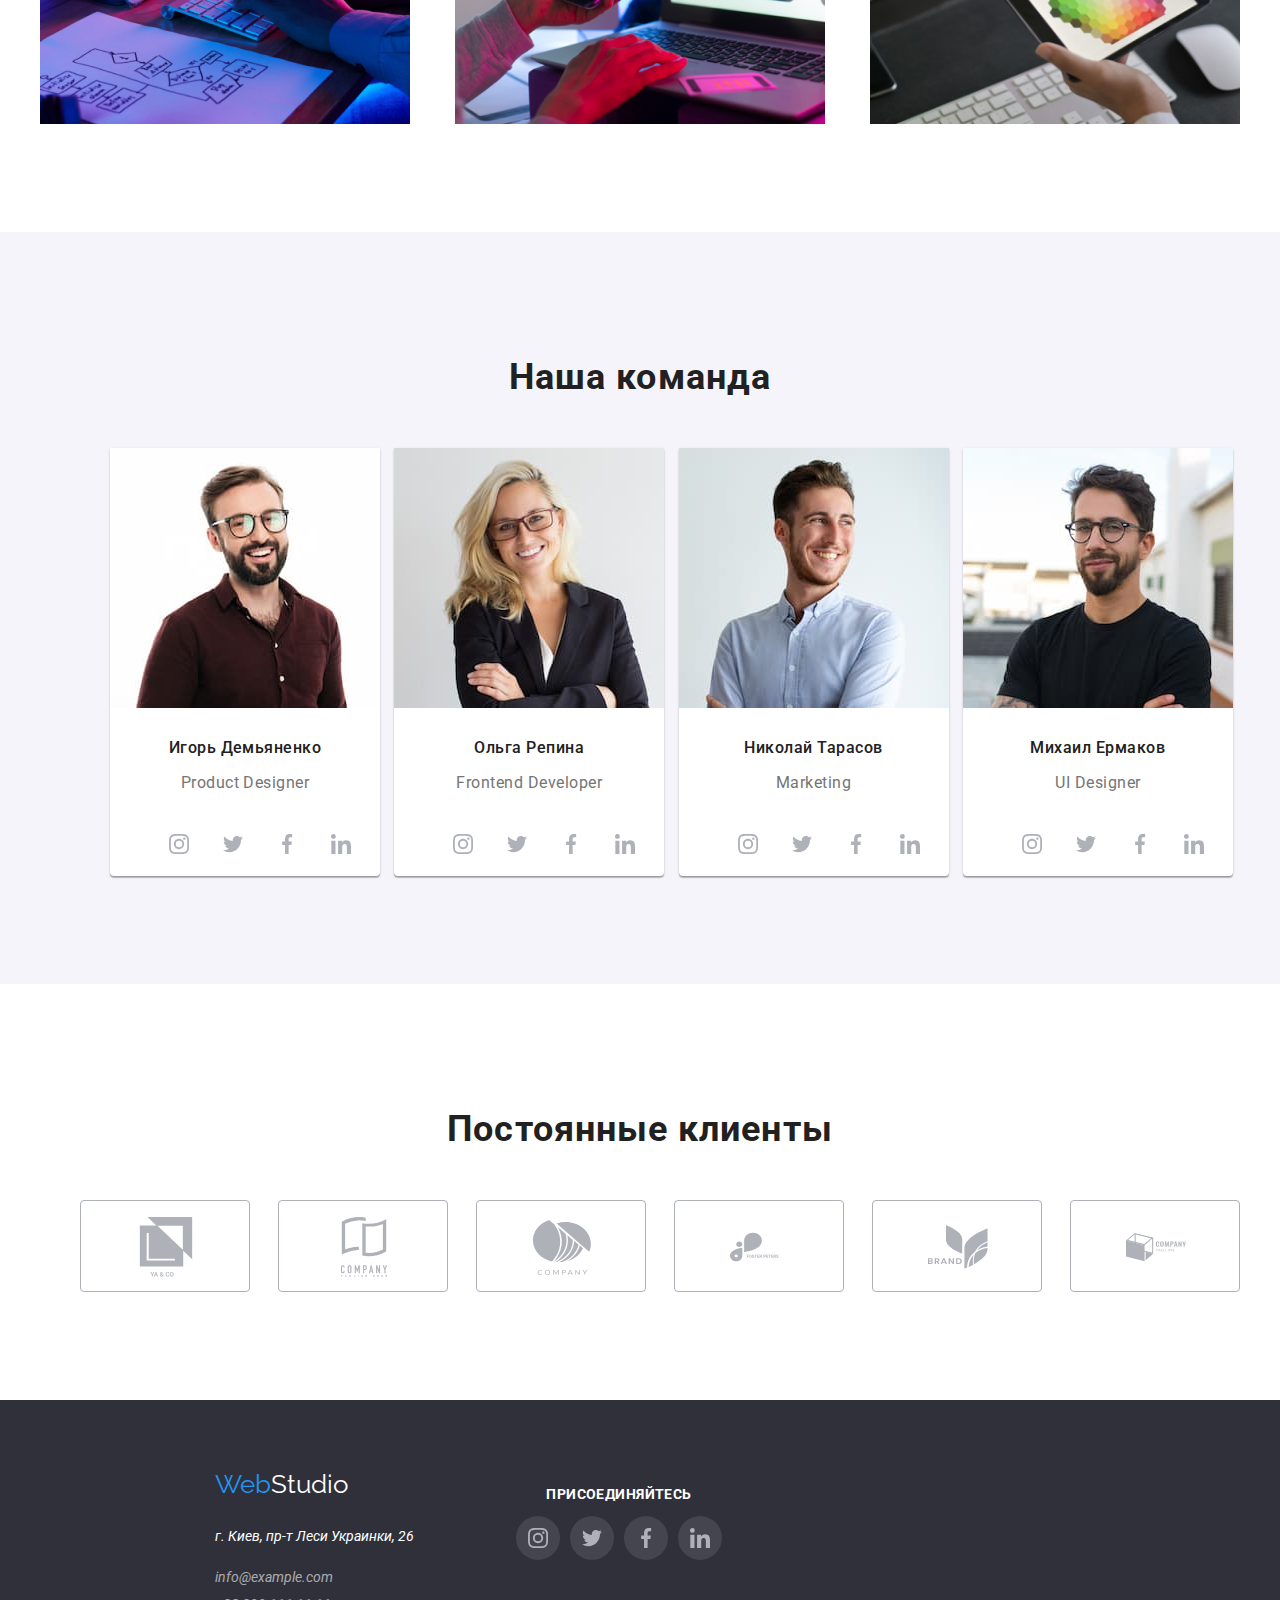
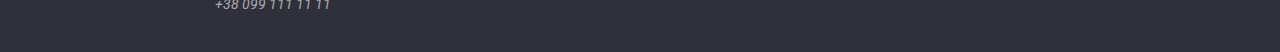
==== commit 0e4a9c82: "hw4" ====
--- a/index.html
+++ b/index.html
@@ -299,12 +299,5 @@
                 </div>
             </div>
         </footer> 
-        <div class="wrapper-popup js-wrapper-popup">
-            <div class="popup">
-                <div class="close-popup js-close-popup">&#10006;</div>
-                <form class="form"></form>  
-            </div> 
-        </div> 
-        <script src="js/script.js"></script>
     </body>
 </html>--- a/css/style.css
+++ b/css/style.css
@@ -377,10 +377,11 @@
 /* FOOTER*/
 .footer {
   background-color: var(--gray-color);
-  padding: 60px 0px 60px 0px;
 }
 .container.footer {
   display: flex;
+  margin: 0px;
+  height: 252px;
 }
 span.logo-white {
   color: var(--color-white);
@@ -391,11 +392,12 @@
   height: 81px;
 }
 .address-box {
-  margin-right: 70px;
+  margin: 60px 70px 100px 215px;
 }
 .social-box {
   width: 206px;
   height: 80px;
+  margin: 72px 0px 100px;
 }
 .text-address {
   color: var(--color-white);
@@ -403,6 +405,9 @@
 .link-address {
   color: rgba(255, 255, 255, 0.6);
   padding-left: 0px;
+}
+.footer-icon-list {
+  padding: 0px;
 }
 .footer-title {
   display: flex;
@@ -432,47 +437,4 @@
   margin-right: 10px;
 }
 /* FOOTER* /
-/* FORM */
-.wrapper-popup {
-  position: fixed;
-  left: 0;
-  top: 0;
-  z-index: 100;
-  background-color: rgba(0, 0, 0, 0.2);
-  width: 100vw;
-  height: 100vh;
-  display: flex;
-  justify-content: center;
-  align-items: center;
-  opacity: 0;
-  pointer-events: none;
-  transition: opacity 250ms cubic-bezier(0.4, 0, 0.2, 1);
-}
-.wrapper-popup-open {
-  opacity: 1;
-  pointer-events: none;
-}
-.popup {
-  width: 90%;
-  height: 90%;
-  max-width: 528px;
-  max-height: 581px;
-  background: #fff;
-  box-shadow: 0px 1px 3px rgba(0, 0, 0, 0.12), 0px 1px 1px rgba(0, 0, 0, 0.14),
-    0px 2px 1px rgba(0, 0, 0, 0.2);
-  border-radius: 4px;
-  position: relative;
-}
-.close-popup {
-  border: 1px solid rgba(0, 0, 0, 0.1);
-  border-radius: 50%;
-  width: 30px;
-  height: 30px;
-  position: absolute;
-  top: 8px;
-  right: 8px;
-  cursor: pointer;
-  text-align: center;
-  line-height: 27px;
-}
-/* FORM */
+
